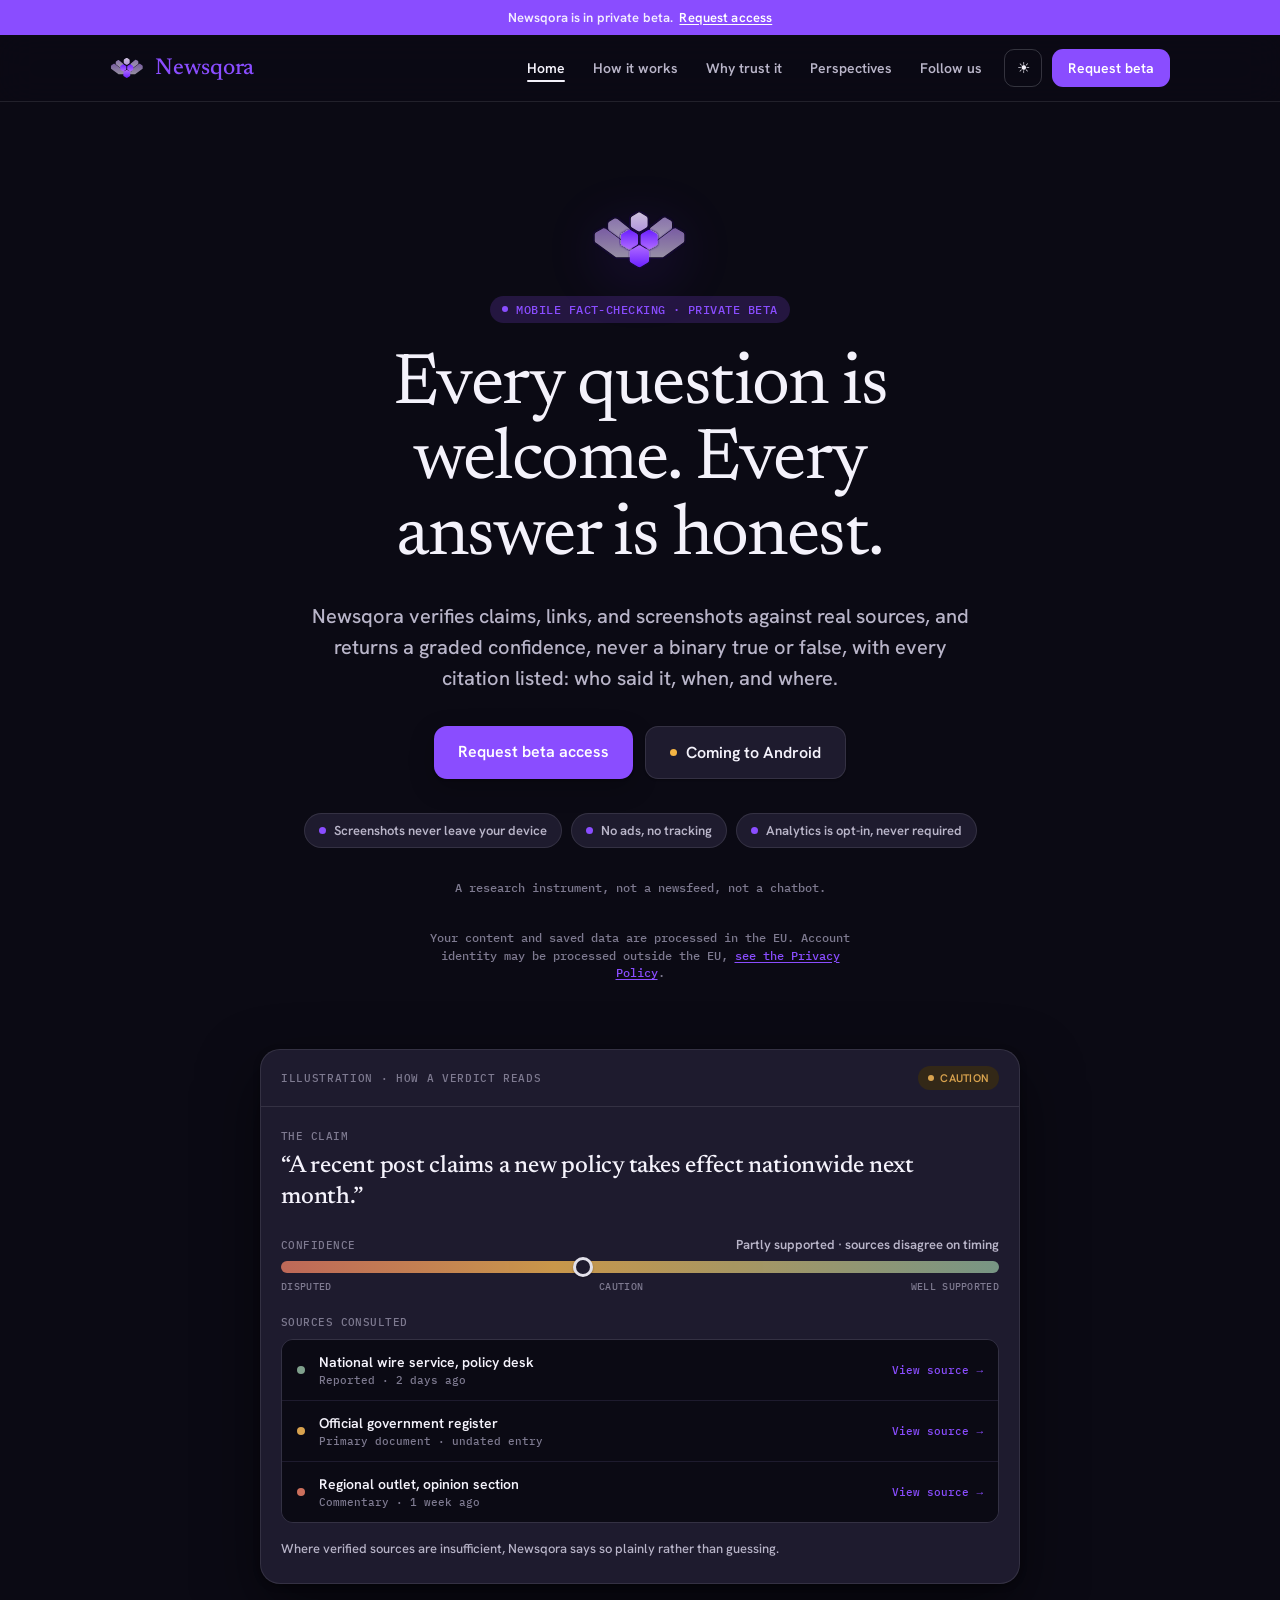
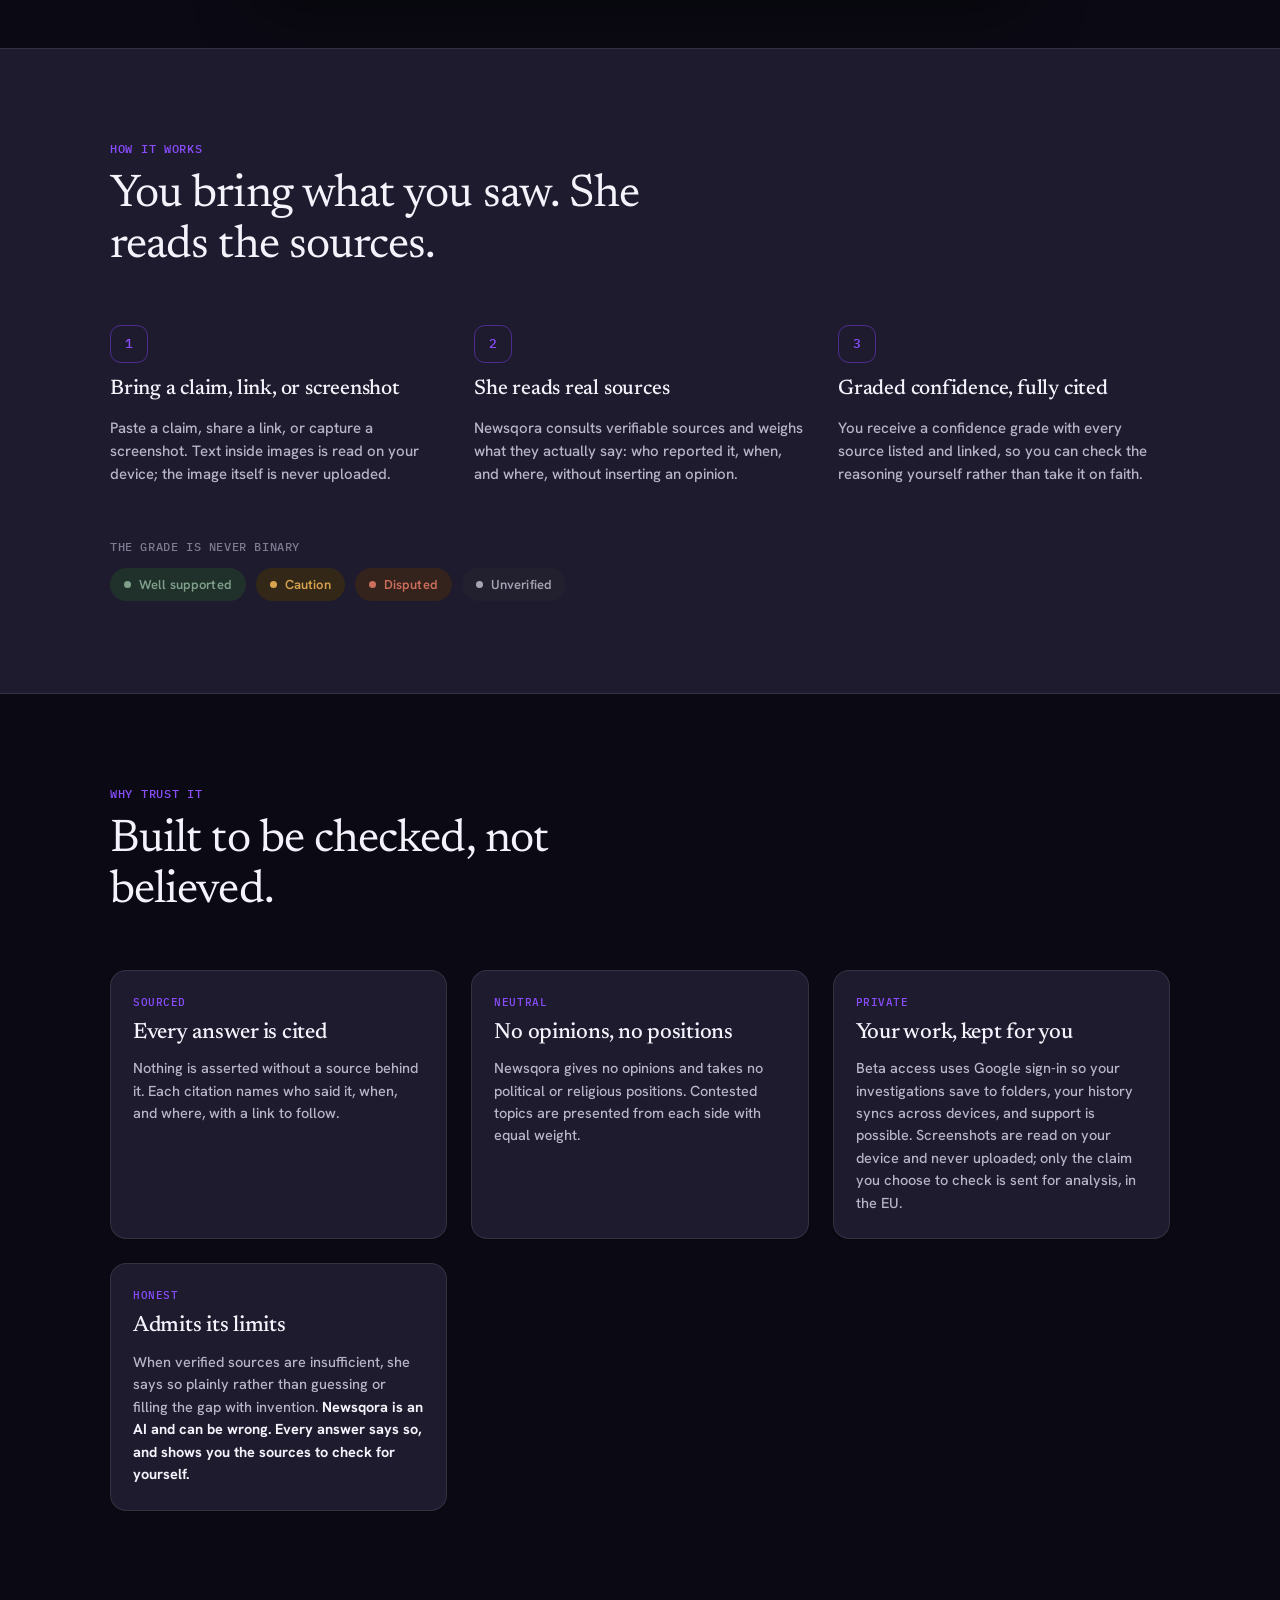
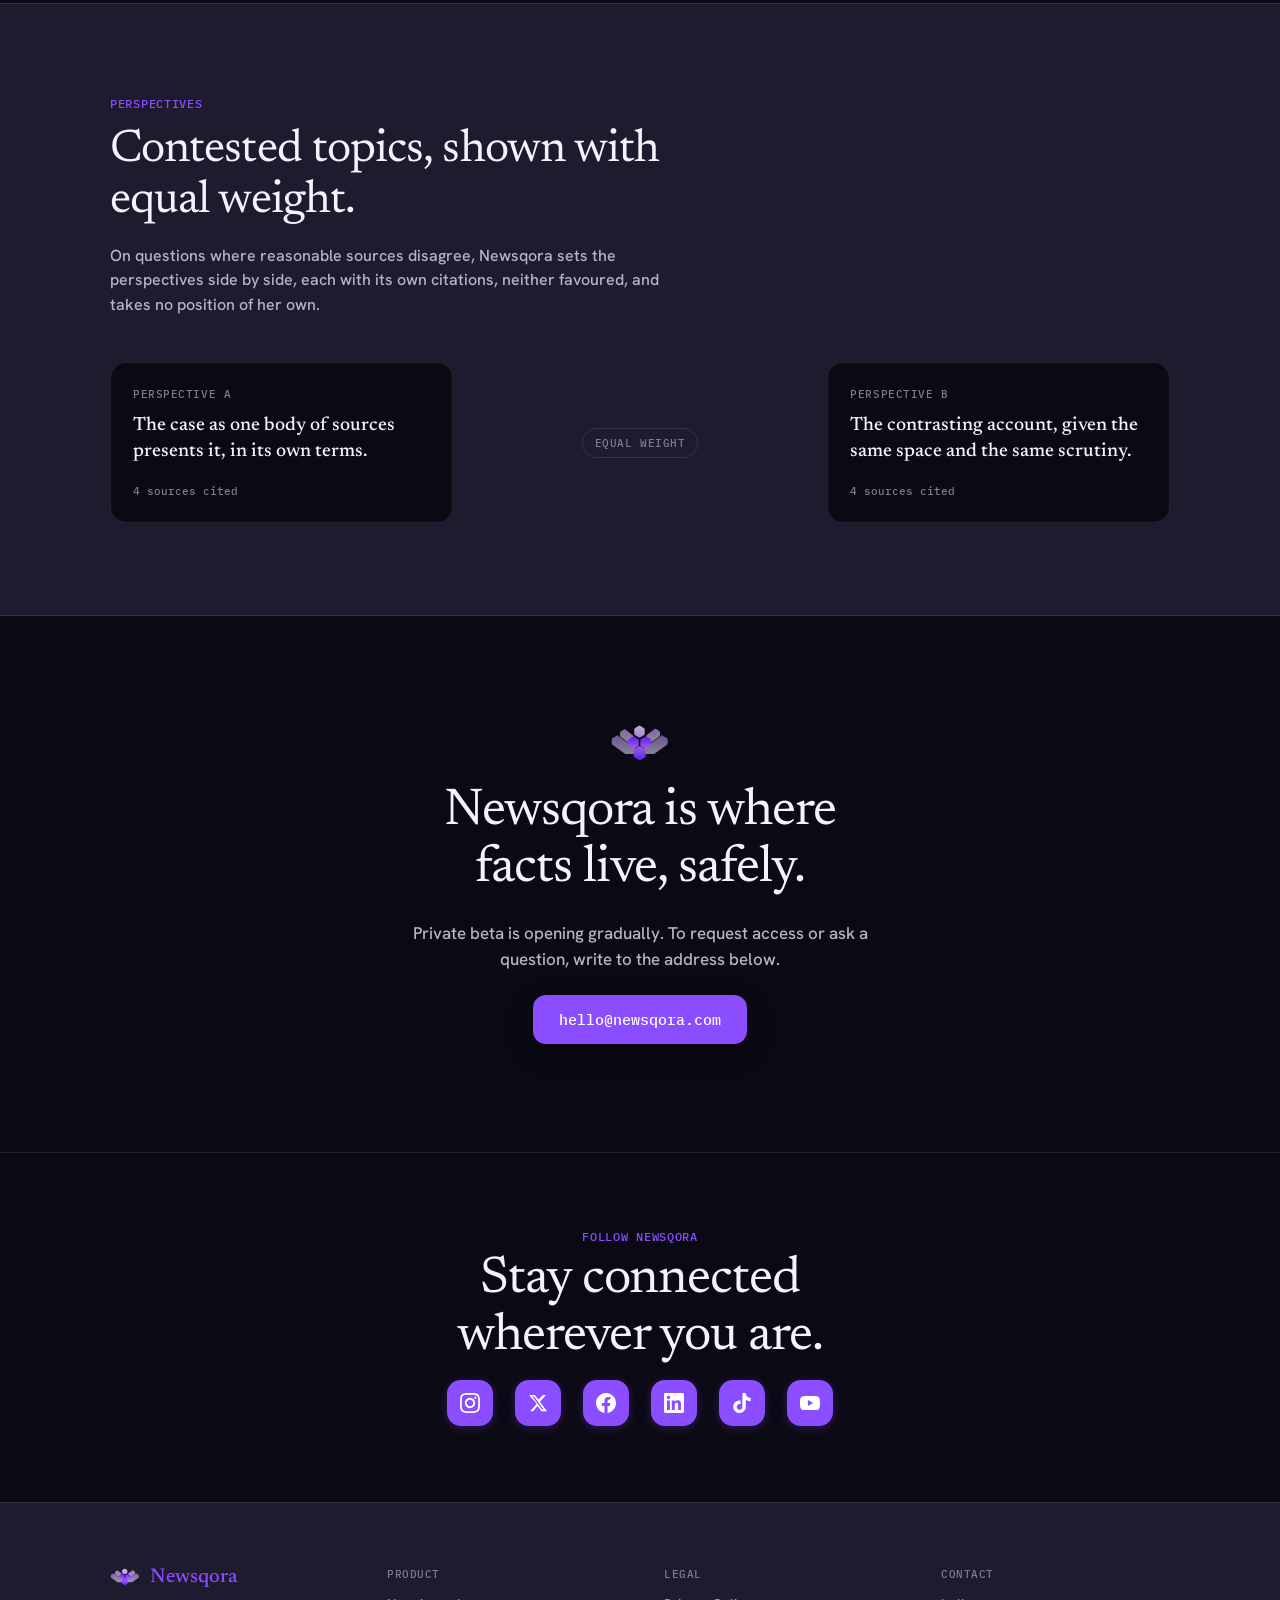
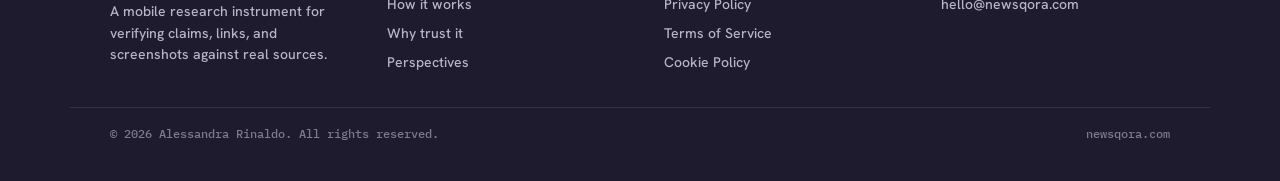
==== index.html @ b053fbd7 "Website handoff: Terms clauses, dark default, AI line, CSP headers - Terms (§1): name the operator (" ====
<!DOCTYPE html>
<html lang="en">
<head>
  <meta charset="utf-8">
  <meta name="viewport" content="width=device-width, initial-scale=1">
  <meta http-equiv="Content-Security-Policy" content="default-src 'self'; base-uri 'self'; object-src 'none'; img-src 'self' data:; style-src 'self' 'unsafe-inline'; script-src 'self'; font-src 'self'; connect-src 'self'; form-action 'none'">
  <meta name="referrer" content="strict-origin-when-cross-origin">
  <base href="/">
  <title>Newsqora · Every question is welcome. Every answer is honest.</title>
  <meta name="description" content="Newsqora is a mobile fact-checking research instrument. It verifies claims, links, and screenshots against real sources and returns a graded confidence with full source attribution.">
  <link rel="canonical" href="https://newsqora.com/">

  <!-- Open Graph / social cards -->
  <meta property="og:type" content="website">
  <meta property="og:site_name" content="Newsqora">
  <meta property="og:title" content="Newsqora · Every question is welcome. Every answer is honest.">
  <meta property="og:description" content="A research instrument, not a newsfeed, not a chatbot. Graded confidence with full source attribution.">
  <meta property="og:url" content="https://newsqora.com/">
  <meta property="og:image" content="https://newsqora.com/logo-square.png">
  <meta name="twitter:card" content="summary">
  <meta name="twitter:title" content="Newsqora">
  <meta name="twitter:description" content="A research instrument, not a newsfeed, not a chatbot. Graded confidence with full source attribution.">
  <meta name="twitter:image" content="https://newsqora.com/logo-square.png">

  <link rel="icon" type="image/svg+xml" href="newsqora-mark.svg">
  <link rel="icon" type="image/png" sizes="512x512" href="favicon.png">
  <link rel="apple-touch-icon" href="logo-square.png">

  <link rel="stylesheet" href="fonts.css">
  <link rel="stylesheet" href="styles.css">

  <script type="application/ld+json">
  {
    "@context": "https://schema.org",
    "@type": "Organization",
    "name": "Newsqora",
    "url": "https://newsqora.com",
    "logo": "https://newsqora.com/logo-square.png",
    "description": "Newsqora is an AI-powered fact-checking assistant that delivers verified, sourced answers on any topic, with full source attribution on every response: author, date, publication, and link.",
    "foundingDate": "2026",
    "foundingLocation": {
      "@type": "Place",
      "address": { "@type": "PostalAddress", "addressCountry": "ES" }
    },
    "sameAs": [
      "https://www.instagram.com/newsqora",
      "https://www.tiktok.com/@newsqora",
      "https://www.facebook.com/profile.php?id=61590447247208",
      "https://www.linkedin.com/company/120654032",
      "https://x.com/Newsqora",
      "https://www.youtube.com/@Newsqora-com"
    ]
  }
  </script>
</head>
<body>
  <div id="app" data-theme="dark"><div style="background:var(--accent); color:#fff; font-size:13px; font-weight:600; letter-spacing:.01em; text-align:center; padding:9px 16px;"><span style="opacity:.9;">Newsqora is in private beta.</span><a href="mailto:hello@newsqora.com?subject=Newsqora%20beta%20access" style="color:#fff; text-decoration:underline; text-underline-offset:2px; margin-left:6px;">Request access</a></div><header style="position:sticky; top:0; z-index:40; backdrop-filter:blur(18px) saturate(160%); -webkit-backdrop-filter:blur(18px) saturate(160%); background:color-mix(in srgb, var(--paper) 82%, transparent); border-bottom:1px solid var(--hairline);"><div class="nq-headbar" style="max-width:1140px; margin:0 auto; padding:14px clamp(20px,5vw,40px); display:flex; align-items:center; justify-content:space-between; gap:24px; position:relative;"><a href="/" data-link="home" style="display:flex; align-items:center; gap:11px; text-decoration:none; flex-shrink:0;"><img src="newsqora-mark.svg" alt="Newsqora" width="34" height="21" style="display:block; width:34px; height:auto;"><span style="font-family:'Newsreader',Georgia,serif; font-weight:500; font-size:23px; letter-spacing:-.01em; color:var(--accent);">Newsqora</span></a><button class="nq-burger" data-action="menu" aria-label="Menu" aria-expanded="false" style="width:38px; height:38px; align-items:center; justify-content:center; background:transparent; border:1px solid var(--hairline-strong); border-radius:10px; color:var(--ink); cursor:pointer;"><span style="font-size:18px; line-height:1;">☰</span></button><nav class="nq-nav" style="display:flex; align-items:center; gap:4px; flex-wrap:wrap; justify-content:flex-end;"><a href="/#top" data-nav="top" aria-current="true" style="position:relative; font-size:14px; font-weight:600; color:var(--ink); text-decoration:none; padding:8px 12px; border-radius:8px; transition:color .2s ease;">Home<span style="position:absolute; left:12px; right:12px; bottom:3px; height:2px; border-radius:2px; background:var(--ink); transform:scaleX(1); transform-origin:left; transition:transform .25s ease;"></span></a><a href="/#how" data-nav="how" aria-current="false" style="position:relative; font-size:14px; font-weight:600; color:var(--ink-soft); text-decoration:none; padding:8px 12px; border-radius:8px; transition:color .2s ease;">How it works<span style="position:absolute; left:12px; right:12px; bottom:3px; height:2px; border-radius:2px; background:var(--ink); transform:scaleX(0); transform-origin:left; transition:transform .25s ease;"></span></a><a href="/#trust" data-nav="trust" aria-current="false" style="position:relative; font-size:14px; font-weight:600; color:var(--ink-soft); text-decoration:none; padding:8px 12px; border-radius:8px; transition:color .2s ease;">Why trust it<span style="position:absolute; left:12px; right:12px; bottom:3px; height:2px; border-radius:2px; background:var(--ink); transform:scaleX(0); transform-origin:left; transition:transform .25s ease;"></span></a><a href="/#perspectives" data-nav="perspectives" aria-current="false" style="position:relative; font-size:14px; font-weight:600; color:var(--ink-soft); text-decoration:none; padding:8px 12px; border-radius:8px; transition:color .2s ease;">Perspectives<span style="position:absolute; left:12px; right:12px; bottom:3px; height:2px; border-radius:2px; background:var(--ink); transform:scaleX(0); transform-origin:left; transition:transform .25s ease;"></span></a><a href="/#follow" data-nav="follow" aria-current="false" style="position:relative; font-size:14px; font-weight:600; color:var(--ink-soft); text-decoration:none; padding:8px 12px; border-radius:8px; transition:color .2s ease;">Follow us<span style="position:absolute; left:12px; right:12px; bottom:3px; height:2px; border-radius:2px; background:var(--ink); transform:scaleX(0); transform-origin:left; transition:transform .25s ease;"></span></a><button data-action="theme" aria-label="Toggle colour theme" style="width:38px; height:38px; display:inline-flex; align-items:center; justify-content:center; background:transparent; border:1px solid var(--hairline-strong); border-radius:10px; color:var(--ink); margin-left:6px; cursor:pointer;"><span style="font-size:15px;">☀</span></button><a href="mailto:hello@newsqora.com?subject=Newsqora%20beta%20access" style="font-size:14px; font-weight:600; color:#fff; background:var(--accent); text-decoration:none; padding:10px 16px; border-radius:11px; margin-left:6px; white-space:nowrap;">Request beta</a></nav></div></header><main><div><section id="top" style="max-width:1140px; margin:0 auto; padding:clamp(56px,9vw,108px) clamp(20px,5vw,40px) clamp(40px,6vw,64px);"><div style="display:flex; flex-direction:column; align-items:center; text-align:center; gap:26px;"><img src="newsqora-mark.svg" alt="" width="84" height="51" style="width:clamp(70px,12vw,96px); height:auto; filter:drop-shadow(0 12px 28px rgba(109,32,255,0.22));"><div style="display:inline-flex; align-items:center; gap:8px; font-family:'IBM Plex Mono',monospace; font-size:11.5px; letter-spacing:.04em; text-transform:uppercase; color:var(--accent); background:var(--accent-bg); padding:6px 12px; border-radius:999px;"><span class="nq-pulse-dot" style="width:6px; height:6px; border-radius:50%; background:var(--accent);"></span>Mobile fact-checking · Private beta</div><h1 style="font-family:'Newsreader',Georgia,serif; font-weight:400; font-size:clamp(38px,6.4vw,72px); line-height:1.05; letter-spacing:-.022em; margin:0; max-width:16ch; text-wrap:balance;">Every question is welcome. Every answer is honest.</h1><p style="font-size:clamp(16px,2vw,20px); line-height:1.55; color:var(--ink-soft); max-width:60ch; margin:0; text-wrap:pretty;">Newsqora verifies claims, links, and screenshots against real sources, and returns a graded confidence, never a binary true or false, with every citation listed: who said it, when, and where.</p><div style="display:flex; flex-wrap:wrap; gap:12px; justify-content:center; margin-top:6px;"><a href="mailto:hello@newsqora.com?subject=Newsqora%20beta%20access" style="font-size:16px; font-weight:600; color:#fff; background:var(--accent); text-decoration:none; padding:15px 24px; border-radius:13px; box-shadow:var(--shadow-md);">Request beta access</a><span style="font-size:16px; font-weight:600; color:var(--ink); background:var(--card); border:1px solid var(--hairline); padding:15px 24px; border-radius:13px; box-shadow:var(--shadow-sm); display:inline-flex; align-items:center; gap:9px;"><span style="width:7px; height:7px; border-radius:50%; background:var(--honey);"></span>Coming to Android</span></div><div style="display:flex; flex-wrap:wrap; gap:9px; justify-content:center; margin-top:8px;"><span style="display:inline-flex; align-items:center; gap:8px; font-size:13px; font-weight:600; color:var(--ink-soft); background:var(--card); border:1px solid var(--hairline); padding:8px 14px; border-radius:999px;"><span style="width:7px; height:7px; border-radius:50%; background:var(--accent);"></span>Screenshots never leave your device</span><span style="display:inline-flex; align-items:center; gap:8px; font-size:13px; font-weight:600; color:var(--ink-soft); background:var(--card); border:1px solid var(--hairline); padding:8px 14px; border-radius:999px;"><span style="width:7px; height:7px; border-radius:50%; background:var(--accent);"></span>No ads, no tracking</span><span style="display:inline-flex; align-items:center; gap:8px; font-size:13px; font-weight:600; color:var(--ink-soft); background:var(--card); border:1px solid var(--hairline); padding:8px 14px; border-radius:999px;"><span style="width:7px; height:7px; border-radius:50%; background:var(--accent);"></span>Analytics is opt-in, never required</span></div><p style="font-family:'IBM Plex Mono',monospace; font-size:12px; color:var(--ink-mute); margin:6px 0 0;">A research instrument, not a newsfeed, not a chatbot.</p><p style="font-family:'IBM Plex Mono',monospace; font-size:11.5px; line-height:1.5; color:var(--ink-mute); margin:8px 0 0; max-width:64ch;">Your content and saved data are processed in the EU. Account identity may be processed outside the EU,&nbsp;<a href="/privacy" data-link="privacy" style="color:var(--accent); text-decoration:underline; text-underline-offset:2px;">see the Privacy Policy</a>.</p></div><div style="margin-top:clamp(44px,6vw,68px); max-width:760px; margin-left:auto; margin-right:auto; background:var(--card); border:1px solid var(--hairline); border-radius:20px; box-shadow:var(--shadow-lg); overflow:hidden;"><div style="display:flex; align-items:center; justify-content:space-between; gap:12px; padding:16px 20px; border-bottom:1px solid var(--hairline);"><span style="font-family:'IBM Plex Mono',monospace; font-size:11px; letter-spacing:.06em; text-transform:uppercase; color:var(--ink-mute);">Illustration · how a verdict reads</span><span style="display:inline-flex; align-items:center; gap:6px; font-size:11px; font-weight:600; letter-spacing:.02em; text-transform:uppercase; color:var(--c-caution); background:var(--c-caution-bg); padding:5px 10px; border-radius:999px;"><span style="width:6px; height:6px; border-radius:50%; background:var(--c-caution);"></span>Caution</span></div><div style="padding:22px 20px 24px;"><p style="font-family:'IBM Plex Mono',monospace; font-size:11px; letter-spacing:.04em; text-transform:uppercase; color:var(--ink-mute); margin:0 0 8px;">The claim</p><p style="font-family:'Newsreader',Georgia,serif; font-size:clamp(19px,2.6vw,24px); line-height:1.3; letter-spacing:-.01em; margin:0 0 22px;">“A recent post claims a new policy takes effect nationwide next month.”</p><div style="margin-bottom:22px;"><div style="display:flex; align-items:baseline; justify-content:space-between; margin-bottom:8px;"><span style="font-family:'IBM Plex Mono',monospace; font-size:11px; letter-spacing:.04em; text-transform:uppercase; color:var(--ink-mute);">Confidence</span><span style="font-size:13px; font-weight:600; color:var(--ink-soft);">Partly supported · sources disagree on timing</span></div><div style="position:relative; height:12px; border-radius:999px; background:linear-gradient(90deg, var(--c-disputed) 0%, var(--c-caution) 38%, var(--c-trust) 100%); opacity:.92;"><div style="position:absolute; top:50%; left:42%; transform:translate(-50%,-50%); width:20px; height:20px; border-radius:50%; background:var(--card); border:3px solid var(--ink); box-shadow:var(--shadow-sm);"></div></div><div style="display:flex; justify-content:space-between; margin-top:7px; font-family:'IBM Plex Mono',monospace; font-size:10px; letter-spacing:.03em; text-transform:uppercase; color:var(--ink-mute);"><span>Disputed</span><span>Caution</span><span>Well supported</span></div></div><p style="font-family:'IBM Plex Mono',monospace; font-size:11px; letter-spacing:.04em; text-transform:uppercase; color:var(--ink-mute); margin:0 0 10px;">Sources consulted</p><div style="display:flex; flex-direction:column; gap:1px; border-radius:12px; overflow:hidden; border:1px solid var(--hairline);"><div style="display:flex; align-items:center; gap:14px; padding:13px 15px; background:var(--paper);"><span style="width:8px; height:8px; border-radius:50%; flex-shrink:0; background:var(--c-trust);"></span><div style="flex:1; min-width:0;"><p style="margin:0; font-weight:600; font-size:14px; line-height:1.3;">National wire service, policy desk</p><p style="margin:2px 0 0; font-family:'IBM Plex Mono',monospace; font-size:11px; color:var(--ink-mute);">Reported · 2 days ago</p></div><span style="font-family:'IBM Plex Mono',monospace; font-size:11px; color:var(--accent); white-space:nowrap;">View source →</span></div><div style="display:flex; align-items:center; gap:14px; padding:13px 15px; background:var(--paper);"><span style="width:8px; height:8px; border-radius:50%; flex-shrink:0; background:var(--c-caution);"></span><div style="flex:1; min-width:0;"><p style="margin:0; font-weight:600; font-size:14px; line-height:1.3;">Official government register</p><p style="margin:2px 0 0; font-family:'IBM Plex Mono',monospace; font-size:11px; color:var(--ink-mute);">Primary document · undated entry</p></div><span style="font-family:'IBM Plex Mono',monospace; font-size:11px; color:var(--accent); white-space:nowrap;">View source →</span></div><div style="display:flex; align-items:center; gap:14px; padding:13px 15px; background:var(--paper);"><span style="width:8px; height:8px; border-radius:50%; flex-shrink:0; background:var(--c-disputed);"></span><div style="flex:1; min-width:0;"><p style="margin:0; font-weight:600; font-size:14px; line-height:1.3;">Regional outlet, opinion section</p><p style="margin:2px 0 0; font-family:'IBM Plex Mono',monospace; font-size:11px; color:var(--ink-mute);">Commentary · 1 week ago</p></div><span style="font-family:'IBM Plex Mono',monospace; font-size:11px; color:var(--accent); white-space:nowrap;">View source →</span></div></div><p style="font-size:13px; line-height:1.5; color:var(--ink-soft); margin:16px 0 0;">Where verified sources are insufficient, Newsqora says so plainly rather than guessing.</p></div></div></section><section id="how" style="background:var(--card); border-top:1px solid var(--hairline); border-bottom:1px solid var(--hairline);"><div style="max-width:1140px; margin:0 auto; padding:clamp(56px,8vw,92px) clamp(20px,5vw,40px);"><div style="max-width:62ch; margin-bottom:clamp(36px,5vw,52px);"><p style="font-family:'IBM Plex Mono',monospace; font-size:12px; letter-spacing:.06em; text-transform:uppercase; color:var(--accent); margin:0 0 14px;">How it works</p><h2 style="font-family:'Newsreader',Georgia,serif; font-weight:400; font-size:clamp(28px,4.4vw,46px); line-height:1.12; letter-spacing:-.02em; margin:0;">You bring what you saw. She reads the sources.</h2></div><div style="display:grid; grid-template-columns:repeat(auto-fit,minmax(248px,1fr)); gap:clamp(20px,3vw,32px);"><div style="display:flex; flex-direction:column; gap:14px;"><span style="font-family:'IBM Plex Mono',monospace; font-size:13px; color:var(--accent); border:1px solid var(--accent-soft); width:38px; height:38px; border-radius:11px; display:inline-flex; align-items:center; justify-content:center;">1</span><h3 style="font-family:'Newsreader',Georgia,serif; font-weight:500; font-size:21px; line-height:1.25; letter-spacing:-.01em; margin:0;">Bring a claim, link, or screenshot</h3><p style="font-size:15px; line-height:1.55; color:var(--ink-soft); margin:0;">Paste a claim, share a link, or capture a screenshot. Text inside images is read on your device; the image itself is never uploaded.</p></div><div style="display:flex; flex-direction:column; gap:14px;"><span style="font-family:'IBM Plex Mono',monospace; font-size:13px; color:var(--accent); border:1px solid var(--accent-soft); width:38px; height:38px; border-radius:11px; display:inline-flex; align-items:center; justify-content:center;">2</span><h3 style="font-family:'Newsreader',Georgia,serif; font-weight:500; font-size:21px; line-height:1.25; letter-spacing:-.01em; margin:0;">She reads real sources</h3><p style="font-size:15px; line-height:1.55; color:var(--ink-soft); margin:0;">Newsqora consults verifiable sources and weighs what they actually say: who reported it, when, and where, without inserting an opinion.</p></div><div style="display:flex; flex-direction:column; gap:14px;"><span style="font-family:'IBM Plex Mono',monospace; font-size:13px; color:var(--accent); border:1px solid var(--accent-soft); width:38px; height:38px; border-radius:11px; display:inline-flex; align-items:center; justify-content:center;">3</span><h3 style="font-family:'Newsreader',Georgia,serif; font-weight:500; font-size:21px; line-height:1.25; letter-spacing:-.01em; margin:0;">Graded confidence, fully cited</h3><p style="font-size:15px; line-height:1.55; color:var(--ink-soft); margin:0;">You receive a confidence grade with every source listed and linked, so you can check the reasoning yourself rather than take it on faith.</p></div></div><div style="margin-top:clamp(36px,5vw,52px); display:flex; flex-direction:column; gap:14px;"><p style="font-family:'IBM Plex Mono',monospace; font-size:12px; letter-spacing:.05em; text-transform:uppercase; color:var(--ink-mute); margin:0;">The grade is never binary</p><div class="nq-chips" style="display:flex; flex-wrap:wrap; gap:10px;"><span style="display:inline-flex; align-items:center; gap:8px; font-size:13px; font-weight:600; letter-spacing:.01em; color:var(--c-trust); background:var(--c-trust-bg); padding:8px 14px; border-radius:999px;"><span style="width:7px; height:7px; border-radius:50%; background:var(--c-trust);"></span>Well supported</span><span style="display:inline-flex; align-items:center; gap:8px; font-size:13px; font-weight:600; letter-spacing:.01em; color:var(--c-caution); background:var(--c-caution-bg); padding:8px 14px; border-radius:999px;"><span style="width:7px; height:7px; border-radius:50%; background:var(--c-caution);"></span>Caution</span><span style="display:inline-flex; align-items:center; gap:8px; font-size:13px; font-weight:600; letter-spacing:.01em; color:var(--c-disputed); background:var(--c-disputed-bg); padding:8px 14px; border-radius:999px;"><span style="width:7px; height:7px; border-radius:50%; background:var(--c-disputed);"></span>Disputed</span><span style="display:inline-flex; align-items:center; gap:8px; font-size:13px; font-weight:600; letter-spacing:.01em; color:var(--c-unverified); background:var(--c-unverified-bg); padding:8px 14px; border-radius:999px;"><span style="width:7px; height:7px; border-radius:50%; background:var(--c-unverified);"></span>Unverified</span></div></div></div></section><section id="trust" style="max-width:1140px; margin:0 auto; padding:clamp(56px,8vw,92px) clamp(20px,5vw,40px);"><div style="max-width:62ch; margin-bottom:clamp(36px,5vw,52px);"><p style="font-family:'IBM Plex Mono',monospace; font-size:12px; letter-spacing:.06em; text-transform:uppercase; color:var(--accent); margin:0 0 14px;">Why trust it</p><h2 style="font-family:'Newsreader',Georgia,serif; font-weight:400; font-size:clamp(28px,4.4vw,46px); line-height:1.12; letter-spacing:-.02em; margin:0;">Built to be checked, not believed.</h2></div><div style="display:grid; grid-template-columns:repeat(auto-fit,minmax(258px,1fr)); gap:clamp(16px,2.4vw,24px);"><div style="background:var(--card); border:1px solid var(--hairline); border-radius:16px; padding:24px 22px; box-shadow:var(--shadow-sm); display:flex; flex-direction:column; gap:11px;"><span style="font-family:'IBM Plex Mono',monospace; font-size:11px; letter-spacing:.05em; text-transform:uppercase; color:var(--accent);">Sourced</span><h3 style="font-family:'Newsreader',Georgia,serif; font-weight:500; font-size:22px; line-height:1.2; letter-spacing:-.012em; margin:0;">Every answer is cited</h3><p style="font-size:14.5px; line-height:1.55; color:var(--ink-soft); margin:0;">Nothing is asserted without a source behind it. Each citation names who said it, when, and where, with a link to follow.</p></div><div style="background:var(--card); border:1px solid var(--hairline); border-radius:16px; padding:24px 22px; box-shadow:var(--shadow-sm); display:flex; flex-direction:column; gap:11px;"><span style="font-family:'IBM Plex Mono',monospace; font-size:11px; letter-spacing:.05em; text-transform:uppercase; color:var(--accent);">Neutral</span><h3 style="font-family:'Newsreader',Georgia,serif; font-weight:500; font-size:22px; line-height:1.2; letter-spacing:-.012em; margin:0;">No opinions, no positions</h3><p style="font-size:14.5px; line-height:1.55; color:var(--ink-soft); margin:0;">Newsqora gives no opinions and takes no political or religious positions. Contested topics are presented from each side with equal weight.</p></div><div style="background:var(--card); border:1px solid var(--hairline); border-radius:16px; padding:24px 22px; box-shadow:var(--shadow-sm); display:flex; flex-direction:column; gap:11px;"><span style="font-family:'IBM Plex Mono',monospace; font-size:11px; letter-spacing:.05em; text-transform:uppercase; color:var(--accent);">Private</span><h3 style="font-family:'Newsreader',Georgia,serif; font-weight:500; font-size:22px; line-height:1.2; letter-spacing:-.012em; margin:0;">Your work, kept for you</h3><p style="font-size:14.5px; line-height:1.55; color:var(--ink-soft); margin:0;">Beta access uses Google sign-in so your investigations save to folders, your history syncs across devices, and support is possible. Screenshots are read on your device and never uploaded; only the claim you choose to check is sent for analysis, in the EU.</p></div><div style="background:var(--card); border:1px solid var(--hairline); border-radius:16px; padding:24px 22px; box-shadow:var(--shadow-sm); display:flex; flex-direction:column; gap:11px;"><span style="font-family:'IBM Plex Mono',monospace; font-size:11px; letter-spacing:.05em; text-transform:uppercase; color:var(--accent);">Honest</span><h3 style="font-family:'Newsreader',Georgia,serif; font-weight:500; font-size:22px; line-height:1.2; letter-spacing:-.012em; margin:0;">Admits its limits</h3><p style="font-size:14.5px; line-height:1.55; color:var(--ink-soft); margin:0;">When verified sources are insufficient, she says so plainly rather than guessing or filling the gap with invention. <strong style="color:var(--ink)">Newsqora is an AI and can be wrong. Every answer says so, and shows you the sources to check for yourself.</strong></p></div></div></section><section id="perspectives" style="background:var(--card); border-top:1px solid var(--hairline); border-bottom:1px solid var(--hairline);"><div style="max-width:1140px; margin:0 auto; padding:clamp(56px,8vw,92px) clamp(20px,5vw,40px);"><div style="max-width:62ch; margin-bottom:clamp(32px,4vw,44px);"><p style="font-family:'IBM Plex Mono',monospace; font-size:12px; letter-spacing:.06em; text-transform:uppercase; color:var(--accent); margin:0 0 14px;">Perspectives</p><h2 style="font-family:'Newsreader',Georgia,serif; font-weight:400; font-size:clamp(28px,4.4vw,46px); line-height:1.12; letter-spacing:-.02em; margin:0 0 16px;">Contested topics, shown with equal weight.</h2><p style="font-size:16px; line-height:1.55; color:var(--ink-soft); margin:0;">On questions where reasonable sources disagree, Newsqora sets the perspectives side by side, each with its own citations, neither favoured, and takes no position of her own.</p></div><div style="display:grid; grid-template-columns:repeat(auto-fit,minmax(280px,1fr)); gap:16px; align-items:stretch;"><div style="background:var(--paper); border:1px solid var(--hairline); border-radius:16px; padding:24px 22px; display:flex; flex-direction:column; gap:12px;"><span style="font-family:'IBM Plex Mono',monospace; font-size:11px; letter-spacing:.05em; text-transform:uppercase; color:var(--ink-mute);">Perspective A</span><p style="font-family:'Newsreader',Georgia,serif; font-size:19px; line-height:1.35; margin:0;">The case as one body of sources presents it, in its own terms.</p><div style="margin-top:auto; padding-top:8px; display:flex; flex-direction:column; gap:6px;"><span style="font-family:'IBM Plex Mono',monospace; font-size:11px; color:var(--ink-mute);">4 sources cited</span></div></div><div style="display:flex; align-items:center; justify-content:center;"><span style="font-family:'IBM Plex Mono',monospace; font-size:11px; letter-spacing:.05em; text-transform:uppercase; color:var(--ink-mute); border:1px solid var(--hairline); padding:7px 12px; border-radius:999px; background:var(--card);">Equal weight</span></div><div style="background:var(--paper); border:1px solid var(--hairline); border-radius:16px; padding:24px 22px; display:flex; flex-direction:column; gap:12px;"><span style="font-family:'IBM Plex Mono',monospace; font-size:11px; letter-spacing:.05em; text-transform:uppercase; color:var(--ink-mute);">Perspective B</span><p style="font-family:'Newsreader',Georgia,serif; font-size:19px; line-height:1.35; margin:0;">The contrasting account, given the same space and the same scrutiny.</p><div style="margin-top:auto; padding-top:8px; display:flex; flex-direction:column; gap:6px;"><span style="font-family:'IBM Plex Mono',monospace; font-size:11px; color:var(--ink-mute);">4 sources cited</span></div></div></div></div></section><section id="contact" style="max-width:1140px; margin:0 auto; padding:clamp(64px,9vw,108px) clamp(20px,5vw,40px); text-align:center;"><div style="display:flex; flex-direction:column; align-items:center; gap:22px;"><img src="newsqora-mark.svg" alt="" width="60" height="37" style="width:60px; height:auto; opacity:.9;"><h2 style="font-family:'Newsreader',Georgia,serif; font-weight:400; font-size:clamp(30px,5vw,52px); line-height:1.1; letter-spacing:-.02em; margin:0; max-width:18ch; text-wrap:balance;">Newsqora is where facts live, safely.</h2><p style="font-size:17px; line-height:1.55; color:var(--ink-soft); max-width:52ch; margin:0;">Private beta is opening gradually. To request access or ask a question, write to the address below.</p><a href="mailto:hello@newsqora.com" style="font-family:'IBM Plex Mono',monospace; font-size:15px; font-weight:500; color:#fff; background:var(--accent); text-decoration:none; padding:15px 26px; border-radius:13px; box-shadow:var(--shadow-md);">hello@newsqora.com</a></div></section></div></main><section id="follow" style="border-top:1px solid var(--hairline);"><div style="max-width:1140px; margin:0 auto; padding:clamp(48px,7vw,76px) clamp(20px,5vw,40px); display:flex; flex-direction:column; align-items:center; text-align:center; gap:8px;"><p style="font-family:'IBM Plex Mono',monospace; font-size:12px; letter-spacing:.06em; text-transform:uppercase; color:var(--accent); margin:0;">Follow Newsqora</p><h2 style="font-family:'Newsreader',Georgia,serif; font-weight:400; font-size:clamp(30px,5vw,52px); line-height:1.1; letter-spacing:-.02em; margin:0 0 6px; max-width:20ch; text-wrap:balance;">Stay connected wherever you are.</h2><div class="nq-social-row" style="display:flex; flex-wrap:wrap; align-items:center; justify-content:center; gap:22px; max-width:530px;"><a class="nq-social" href="https://www.instagram.com/newsqora" target="_blank" rel="noopener noreferrer" aria-label="Instagram" title="Instagram" style="display:inline-flex; align-items:center; justify-content:center; width:46px; height:46px; border-radius:14px; color:#fff; background:var(--accent); box-shadow:0 2px 10px color-mix(in srgb, var(--accent) 28%, transparent); transition:transform .2s ease, box-shadow .2s ease, background .2s ease;"><svg viewBox="0 0 24 24" fill="currentColor" width="20" height="20" style="display:block;" aria-hidden="true"><path d="M12 2.163c3.204 0 3.584.012 4.85.07 3.252.148 4.771 1.691 4.919 4.919.058 1.265.069 1.645.069 4.849 0 3.205-.012 3.584-.069 4.849-.149 3.225-1.664 4.771-4.919 4.919-1.266.058-1.644.07-4.85.07-3.204 0-3.584-.012-4.849-.07-3.26-.149-4.771-1.699-4.919-4.92-.058-1.265-.07-1.644-.07-4.849 0-3.204.013-3.583.07-4.849.149-3.227 1.664-4.771 4.919-4.919 1.266-.057 1.645-.069 4.849-.069zm0-2.163c-3.259 0-3.667.014-4.947.072-4.358.2-6.78 2.618-6.98 6.98-.059 1.281-.073 1.689-.073 4.948 0 3.259.014 3.668.072 4.948.2 4.358 2.618 6.78 6.98 6.98 1.281.058 1.689.072 4.948.072 3.259 0 3.668-.014 4.948-.072 4.354-.2 6.782-2.618 6.979-6.98.059-1.28.073-1.689.073-4.948 0-3.259-.014-3.667-.072-4.947-.196-4.354-2.617-6.78-6.979-6.98-1.281-.059-1.69-.073-4.949-.073zm0 5.838c-3.403 0-6.162 2.759-6.162 6.162s2.759 6.163 6.162 6.163 6.162-2.759 6.162-6.163c0-3.403-2.759-6.162-6.162-6.162zm0 10.162c-2.209 0-4-1.79-4-4 0-2.209 1.791-4 4-4s4 1.791 4 4c0 2.21-1.791 4-4 4zm6.406-11.845c-.796 0-1.441.645-1.441 1.44s.645 1.44 1.441 1.44c.795 0 1.439-.645 1.439-1.44s-.644-1.44-1.439-1.44z"></path></svg></a><a class="nq-social" href="https://x.com/Newsqora" target="_blank" rel="noopener noreferrer" aria-label="X" title="X" style="display:inline-flex; align-items:center; justify-content:center; width:46px; height:46px; border-radius:14px; color:#fff; background:var(--accent); box-shadow:0 2px 10px color-mix(in srgb, var(--accent) 28%, transparent); transition:transform .2s ease, box-shadow .2s ease, background .2s ease;"><svg viewBox="0 0 24 24" fill="currentColor" width="20" height="20" style="display:block;" aria-hidden="true"><path d="M18.244 2.25h3.308l-7.227 8.26 8.502 11.24H16.17l-4.714-6.231-5.401 6.231H2.744l7.737-8.835L1.254 2.25H8.08l4.261 5.635zm-1.161 17.52h1.833L7.084 4.126H5.117z"></path></svg></a><a class="nq-social" href="https://www.facebook.com/profile.php?id=61590447247208" target="_blank" rel="noopener noreferrer" aria-label="Facebook" title="Facebook" style="display:inline-flex; align-items:center; justify-content:center; width:46px; height:46px; border-radius:14px; color:#fff; background:var(--accent); box-shadow:0 2px 10px color-mix(in srgb, var(--accent) 28%, transparent); transition:transform .2s ease, box-shadow .2s ease, background .2s ease;"><svg viewBox="0 0 24 24" fill="currentColor" width="20" height="20" style="display:block;" aria-hidden="true"><path d="M24 12.073c0-6.627-5.373-12-12-12s-12 5.373-12 12c0 5.99 4.388 10.954 10.125 11.854v-8.385H7.078v-3.47h3.047V9.43c0-3.007 1.792-4.669 4.533-4.669 1.312 0 2.686.235 2.686.235v2.953H15.83c-1.491 0-1.956.925-1.956 1.874v2.25h3.328l-.532 3.47h-2.796v8.385C19.612 23.027 24 18.062 24 12.073z"></path></svg></a><a class="nq-social" href="https://www.linkedin.com/company/120654032" target="_blank" rel="noopener noreferrer" aria-label="LinkedIn" title="LinkedIn" style="display:inline-flex; align-items:center; justify-content:center; width:46px; height:46px; border-radius:14px; color:#fff; background:var(--accent); box-shadow:0 2px 10px color-mix(in srgb, var(--accent) 28%, transparent); transition:transform .2s ease, box-shadow .2s ease, background .2s ease;"><svg viewBox="0 0 24 24" fill="currentColor" width="20" height="20" style="display:block;" aria-hidden="true"><path d="M20.447 20.452h-3.554v-5.569c0-1.328-.027-3.037-1.852-3.037-1.853 0-2.136 1.445-2.136 2.939v5.667H9.351V9h3.414v1.561h.046c.477-.9 1.637-1.85 3.37-1.85 3.601 0 4.267 2.37 4.267 5.455v6.286zM5.337 7.433c-1.144 0-2.063-.926-2.063-2.065 0-1.138.92-2.063 2.063-2.063 1.14 0 2.064.925 2.064 2.063 0 1.139-.925 2.065-2.064 2.065zm1.782 13.019H3.555V9h3.564v11.452zM22.225 0H1.771C.792 0 0 .774 0 1.729v20.542C0 23.227.792 24 1.771 24h20.451C23.2 24 24 23.227 24 22.271V1.729C24 .774 23.2 0 22.222 0h.003z"></path></svg></a><a class="nq-social" href="https://www.tiktok.com/@newsqora" target="_blank" rel="noopener noreferrer" aria-label="TikTok" title="TikTok" style="display:inline-flex; align-items:center; justify-content:center; width:46px; height:46px; border-radius:14px; color:#fff; background:var(--accent); box-shadow:0 2px 10px color-mix(in srgb, var(--accent) 28%, transparent); transition:transform .2s ease, box-shadow .2s ease, background .2s ease;"><svg viewBox="0 0 24 24" fill="currentColor" width="20" height="20" style="display:block;" aria-hidden="true"><path d="M12.525.02c1.31-.02 2.61-.01 3.91-.02.08 1.53.63 3.09 1.75 4.17 1.12 1.11 2.7 1.62 4.24 1.79v4.03c-1.44-.05-2.89-.35-4.2-.97-.57-.26-1.1-.59-1.62-.93-.01 2.92.01 5.84-.02 8.75-.08 1.4-.54 2.79-1.35 3.94-1.31 1.92-3.58 3.17-5.91 3.21-1.43.08-2.86-.31-4.08-1.03-2.02-1.19-3.44-3.37-3.65-5.71-.02-.5-.03-1-.01-1.49.18-1.9 1.12-3.72 2.58-4.96 1.66-1.44 3.98-2.13 6.15-1.72.02 1.48-.04 2.96-.04 4.44-.99-.32-2.15-.23-3.02.37-.63.41-1.11 1.04-1.36 1.75-.21.51-.15 1.07-.14 1.61.24 1.64 1.82 3.02 3.5 2.87 1.12-.01 2.19-.66 2.77-1.61.19-.33.4-.67.41-1.06.1-1.79.06-3.57.07-5.36.01-4.03-.01-8.05.02-12.07z"></path></svg></a><a class="nq-social" href="https://www.youtube.com/@Newsqora-com" target="_blank" rel="noopener noreferrer" aria-label="YouTube" title="YouTube" style="display:inline-flex; align-items:center; justify-content:center; width:46px; height:46px; border-radius:14px; color:#fff; background:var(--accent); box-shadow:0 2px 10px color-mix(in srgb, var(--accent) 28%, transparent); transition:transform .2s ease, box-shadow .2s ease, background .2s ease;"><svg viewBox="0 0 24 24" fill="currentColor" width="20" height="20" style="display:block;" aria-hidden="true"><path d="M23.498 6.186a3.016 3.016 0 0 0-2.122-2.136C19.505 3.545 12 3.545 12 3.545s-7.505 0-9.377.505A3.017 3.017 0 0 0 .502 6.186C0 8.07 0 12 0 12s0 3.93.502 5.814a3.016 3.016 0 0 0 2.122 2.136c1.871.505 9.376.505 9.376.505s7.505 0 9.377-.505a3.015 3.015 0 0 0 2.122-2.136C24 15.93 24 12 24 12s0-3.93-.502-5.814zM9.545 15.568V8.432L15.818 12l-6.273 3.568z"></path></svg></a></div></div></section><footer style="background:var(--card); border-top:1px solid var(--hairline);"><div style="max-width:1140px; margin:0 auto; padding:clamp(44px,6vw,64px) clamp(20px,5vw,40px) 36px; display:grid; grid-template-columns:repeat(auto-fit,minmax(180px,1fr)); gap:clamp(28px,4vw,48px);"><div style="display:flex; flex-direction:column; gap:14px; max-width:30ch;"><a href="/" data-link="home" style="display:flex; align-items:center; gap:10px; text-decoration:none;"><img src="newsqora-mark.svg" alt="Newsqora" width="30" height="18" style="width:30px; height:auto;"><span style="font-family:'Newsreader',Georgia,serif; font-weight:500; font-size:20px; color:var(--accent);">Newsqora</span></a><p style="font-size:14px; line-height:1.55; color:var(--ink-soft); margin:0;">A mobile research instrument for verifying claims, links, and screenshots against real sources.</p></div><div style="display:flex; flex-direction:column; gap:11px;"><p style="font-family:'IBM Plex Mono',monospace; font-size:11px; letter-spacing:.05em; text-transform:uppercase; color:var(--ink-mute); margin:0 0 3px;">Product</p><a href="/#how" data-nav="how" style="font-size:14px; color:var(--ink-soft); text-decoration:none;">How it works</a><a href="/#trust" data-nav="trust" style="font-size:14px; color:var(--ink-soft); text-decoration:none;">Why trust it</a><a href="/#perspectives" data-nav="perspectives" style="font-size:14px; color:var(--ink-soft); text-decoration:none;">Perspectives</a></div><div style="display:flex; flex-direction:column; gap:11px;"><p style="font-family:'IBM Plex Mono',monospace; font-size:11px; letter-spacing:.05em; text-transform:uppercase; color:var(--ink-mute); margin:0 0 3px;">Legal</p><a href="/privacy" data-link="privacy" style="font-size:14px; color:var(--ink-soft); text-decoration:none;">Privacy Policy</a><a href="/terms" data-link="terms" style="font-size:14px; color:var(--ink-soft); text-decoration:none;">Terms of Service</a><a href="/cookies" data-link="cookies" style="font-size:14px; color:var(--ink-soft); text-decoration:none;">Cookie Policy</a></div><div style="display:flex; flex-direction:column; gap:11px;"><p style="font-family:'IBM Plex Mono',monospace; font-size:11px; letter-spacing:.05em; text-transform:uppercase; color:var(--ink-mute); margin:0 0 3px;">Contact</p><a href="mailto:hello@newsqora.com" style="font-size:14px; color:var(--ink-soft); text-decoration:none;">hello@newsqora.com</a></div></div><div style="max-width:1140px; margin:0 auto; padding:18px clamp(20px,5vw,40px) 40px; border-top:1px solid var(--hairline); display:flex; flex-wrap:wrap; gap:10px 20px; justify-content:space-between; align-items:center;"><p style="font-family:'IBM Plex Mono',monospace; font-size:11.5px; color:var(--ink-mute); margin:0;">© 2026 Alessandra Rinaldo. All rights reserved.</p><p style="font-family:'IBM Plex Mono',monospace; font-size:11.5px; color:var(--ink-mute); margin:0;">newsqora.com</p></div></footer></div>
  <script src="app.js"></script>
</body>
</html>
---- fonts.css ----
/* Newsqora · self-hosted fonts (GDPR: no Google CDN calls) */
@font-face{font-family:'Newsreader';font-style:normal;font-weight:400;font-display:swap;src:url('fonts/newsreader-400-latin-ext.woff2') format('woff2');unicode-range:U+0100-02BA, U+02BD-02C5, U+02C7-02CC, U+02CE-02D7, U+02DD-02FF, U+0304, U+0308, U+0329, U+1D00-1DBF, U+1E00-1E9F, U+1EF2-1EFF, U+2020, U+20A0-20AB, U+20AD-20C0, U+2113, U+2C60-2C7F, U+A720-A7FF;}
@font-face{font-family:'Newsreader';font-style:normal;font-weight:400;font-display:swap;src:url('fonts/newsreader-400-latin.woff2') format('woff2');unicode-range:U+0000-00FF, U+0131, U+0152-0153, U+02BB-02BC, U+02C6, U+02DA, U+02DC, U+0304, U+0308, U+0329, U+2000-206F, U+20AC, U+2122, U+2191, U+2193, U+2212, U+2215, U+FEFF, U+FFFD;}
@font-face{font-family:'Newsreader';font-style:normal;font-weight:500;font-display:swap;src:url('fonts/newsreader-500-latin-ext.woff2') format('woff2');unicode-range:U+0100-02BA, U+02BD-02C5, U+02C7-02CC, U+02CE-02D7, U+02DD-02FF, U+0304, U+0308, U+0329, U+1D00-1DBF, U+1E00-1E9F, U+1EF2-1EFF, U+2020, U+20A0-20AB, U+20AD-20C0, U+2113, U+2C60-2C7F, U+A720-A7FF;}
@font-face{font-family:'Newsreader';font-style:normal;font-weight:500;font-display:swap;src:url('fonts/newsreader-500-latin.woff2') format('woff2');unicode-range:U+0000-00FF, U+0131, U+0152-0153, U+02BB-02BC, U+02C6, U+02DA, U+02DC, U+0304, U+0308, U+0329, U+2000-206F, U+20AC, U+2122, U+2191, U+2193, U+2212, U+2215, U+FEFF, U+FFFD;}
@font-face{font-family:'Newsreader';font-style:normal;font-weight:600;font-display:swap;src:url('fonts/newsreader-600-latin-ext.woff2') format('woff2');unicode-range:U+0100-02BA, U+02BD-02C5, U+02C7-02CC, U+02CE-02D7, U+02DD-02FF, U+0304, U+0308, U+0329, U+1D00-1DBF, U+1E00-1E9F, U+1EF2-1EFF, U+2020, U+20A0-20AB, U+20AD-20C0, U+2113, U+2C60-2C7F, U+A720-A7FF;}
@font-face{font-family:'Newsreader';font-style:normal;font-weight:600;font-display:swap;src:url('fonts/newsreader-600-latin.woff2') format('woff2');unicode-range:U+0000-00FF, U+0131, U+0152-0153, U+02BB-02BC, U+02C6, U+02DA, U+02DC, U+0304, U+0308, U+0329, U+2000-206F, U+20AC, U+2122, U+2191, U+2193, U+2212, U+2215, U+FEFF, U+FFFD;}
@font-face{font-family:'Hanken Grotesk';font-style:normal;font-weight:400;font-display:swap;src:url('fonts/hanken-grotesk-400-latin-ext.woff2') format('woff2');unicode-range:U+0100-02BA, U+02BD-02C5, U+02C7-02CC, U+02CE-02D7, U+02DD-02FF, U+0304, U+0308, U+0329, U+1D00-1DBF, U+1E00-1E9F, U+1EF2-1EFF, U+2020, U+20A0-20AB, U+20AD-20C0, U+2113, U+2C60-2C7F, U+A720-A7FF;}
@font-face{font-family:'Hanken Grotesk';font-style:normal;font-weight:400;font-display:swap;src:url('fonts/hanken-grotesk-400-latin.woff2') format('woff2');unicode-range:U+0000-00FF, U+0131, U+0152-0153, U+02BB-02BC, U+02C6, U+02DA, U+02DC, U+0304, U+0308, U+0329, U+2000-206F, U+20AC, U+2122, U+2191, U+2193, U+2212, U+2215, U+FEFF, U+FFFD;}
@font-face{font-family:'Hanken Grotesk';font-style:normal;font-weight:500;font-display:swap;src:url('fonts/hanken-grotesk-500-latin-ext.woff2') format('woff2');unicode-range:U+0100-02BA, U+02BD-02C5, U+02C7-02CC, U+02CE-02D7, U+02DD-02FF, U+0304, U+0308, U+0329, U+1D00-1DBF, U+1E00-1E9F, U+1EF2-1EFF, U+2020, U+20A0-20AB, U+20AD-20C0, U+2113, U+2C60-2C7F, U+A720-A7FF;}
@font-face{font-family:'Hanken Grotesk';font-style:normal;font-weight:500;font-display:swap;src:url('fonts/hanken-grotesk-500-latin.woff2') format('woff2');unicode-range:U+0000-00FF, U+0131, U+0152-0153, U+02BB-02BC, U+02C6, U+02DA, U+02DC, U+0304, U+0308, U+0329, U+2000-206F, U+20AC, U+2122, U+2191, U+2193, U+2212, U+2215, U+FEFF, U+FFFD;}
@font-face{font-family:'Hanken Grotesk';font-style:normal;font-weight:600;font-display:swap;src:url('fonts/hanken-grotesk-600-latin-ext.woff2') format('woff2');unicode-range:U+0100-02BA, U+02BD-02C5, U+02C7-02CC, U+02CE-02D7, U+02DD-02FF, U+0304, U+0308, U+0329, U+1D00-1DBF, U+1E00-1E9F, U+1EF2-1EFF, U+2020, U+20A0-20AB, U+20AD-20C0, U+2113, U+2C60-2C7F, U+A720-A7FF;}
@font-face{font-family:'Hanken Grotesk';font-style:normal;font-weight:600;font-display:swap;src:url('fonts/hanken-grotesk-600-latin.woff2') format('woff2');unicode-range:U+0000-00FF, U+0131, U+0152-0153, U+02BB-02BC, U+02C6, U+02DA, U+02DC, U+0304, U+0308, U+0329, U+2000-206F, U+20AC, U+2122, U+2191, U+2193, U+2212, U+2215, U+FEFF, U+FFFD;}
@font-face{font-family:'Hanken Grotesk';font-style:normal;font-weight:700;font-display:swap;src:url('fonts/hanken-grotesk-700-latin-ext.woff2') format('woff2');unicode-range:U+0100-02BA, U+02BD-02C5, U+02C7-02CC, U+02CE-02D7, U+02DD-02FF, U+0304, U+0308, U+0329, U+1D00-1DBF, U+1E00-1E9F, U+1EF2-1EFF, U+2020, U+20A0-20AB, U+20AD-20C0, U+2113, U+2C60-2C7F, U+A720-A7FF;}
@font-face{font-family:'Hanken Grotesk';font-style:normal;font-weight:700;font-display:swap;src:url('fonts/hanken-grotesk-700-latin.woff2') format('woff2');unicode-range:U+0000-00FF, U+0131, U+0152-0153, U+02BB-02BC, U+02C6, U+02DA, U+02DC, U+0304, U+0308, U+0329, U+2000-206F, U+20AC, U+2122, U+2191, U+2193, U+2212, U+2215, U+FEFF, U+FFFD;}
@font-face{font-family:'IBM Plex Mono';font-style:normal;font-weight:400;font-display:swap;src:url('fonts/ibm-plex-mono-400-latin-ext.woff2') format('woff2');unicode-range:U+0100-02BA, U+02BD-02C5, U+02C7-02CC, U+02CE-02D7, U+02DD-02FF, U+0304, U+0308, U+0329, U+1D00-1DBF, U+1E00-1E9F, U+1EF2-1EFF, U+2020, U+20A0-20AB, U+20AD-20C0, U+2113, U+2C60-2C7F, U+A720-A7FF;}
@font-face{font-family:'IBM Plex Mono';font-style:normal;font-weight:400;font-display:swap;src:url('fonts/ibm-plex-mono-400-latin.woff2') format('woff2');unicode-range:U+0000-00FF, U+0131, U+0152-0153, U+02BB-02BC, U+02C6, U+02DA, U+02DC, U+0304, U+0308, U+0329, U+2000-206F, U+20AC, U+2122, U+2191, U+2193, U+2212, U+2215, U+FEFF, U+FFFD;}
@font-face{font-family:'IBM Plex Mono';font-style:normal;font-weight:500;font-display:swap;src:url('fonts/ibm-plex-mono-500-latin-ext.woff2') format('woff2');unicode-range:U+0100-02BA, U+02BD-02C5, U+02C7-02CC, U+02CE-02D7, U+02DD-02FF, U+0304, U+0308, U+0329, U+1D00-1DBF, U+1E00-1E9F, U+1EF2-1EFF, U+2020, U+20A0-20AB, U+20AD-20C0, U+2113, U+2C60-2C7F, U+A720-A7FF;}
@font-face{font-family:'IBM Plex Mono';font-style:normal;font-weight:500;font-display:swap;src:url('fonts/ibm-plex-mono-500-latin.woff2') format('woff2');unicode-range:U+0000-00FF, U+0131, U+0152-0153, U+02BB-02BC, U+02C6, U+02DA, U+02DC, U+0304, U+0308, U+0329, U+2000-206F, U+20AC, U+2122, U+2191, U+2193, U+2212, U+2215, U+FEFF, U+FFFD;}
---- styles.css ----
/* Newsqora marketing site · design tokens & base styles
   Re-implemented from the design handoff. Light is the default theme. */

html, body { margin: 0; padding: 0; }
html { color-scheme: dark light; }
/* Dark is the primary mode: the stage behind #app defaults to the dark stage
   so there is no light flash before the app paints on first load. */
body { background: #08060d; }
*, *::before, *::after { box-sizing: border-box; }
::selection { background: var(--accent-bg); color: var(--ink); }

[data-theme="light"] {
  --paper:#FAF7F1; --card:#FFFFFF; --raised:#FFFFFF;
  --ink:#1A1726; --ink-soft:#4A4658; --ink-mute:#8A8598;
  --hairline:rgba(26,23,38,0.10); --hairline-strong:rgba(26,23,38,0.18);
  --accent:#6D20FF; --accent-soft:#C9B8FF; --accent-bg:#EFEAFF; --honey:#B8780F;
  --c-trust:#5E7C6B; --c-caution:#C98A2B; --c-disputed:#B5503F; --c-unverified:#908A9A;
  --c-trust-bg:#DBE5DE; --c-caution-bg:#F0DDB8; --c-disputed-bg:#EDD3CC; --c-unverified-bg:#E4E1E8;
  --shadow-sm:0 1px 2px rgba(40,20,80,0.04), 0 1px 3px rgba(40,20,80,0.03);
  --shadow-md:0 1px 2px rgba(40,20,80,0.05), 0 8px 24px rgba(40,20,80,0.07);
  --shadow-lg:0 2px 6px rgba(40,20,80,0.07), 0 24px 60px rgba(40,20,80,0.12);
  --stage:#E9E3D8;
}
[data-theme="dark"] {
  --paper:#0B0A14; --card:#1E1B2E; --raised:#2A2740;
  --ink:#F4F2FB; --ink-soft:#B9B5C9; --ink-mute:#7E7A90;
  --hairline:rgba(244,242,251,0.10); --hairline-strong:rgba(244,242,251,0.18);
  --accent:#8A4DFF; --accent-soft:#4E2D8E; --accent-bg:#241640; --honey:#F5B544;
  --c-trust:#7FA08C; --c-caution:#D8A24E; --c-disputed:#CC6F5C; --c-unverified:#A8A2B6;
  --c-trust-bg:#20302A; --c-caution-bg:#332817; --c-disputed-bg:#34221C; --c-unverified-bg:#22202E;
  --shadow-sm:0 1px 2px rgba(0,0,0,0.3);
  --shadow-md:0 1px 2px rgba(0,0,0,0.3), 0 8px 24px rgba(0,0,0,0.25);
  --shadow-lg:0 2px 6px rgba(0,0,0,0.35), 0 24px 60px rgba(0,0,0,0.5);
  --stage:#08060d;
}

@keyframes nq-rise { from { opacity:0; transform:translateY(10px); } to { opacity:1; transform:translateY(0); } }
@keyframes nq-pulse { 0%,100% { opacity:0.35; } 50% { opacity:1; } }

/* App shell: themed wrapper. background-color longhand only (no transition on
   the var-driven background · avoids the documented theme-switch stick bug). */
#app {
  font-family: 'Hanken Grotesk', -apple-system, system-ui, sans-serif;
  font-weight: 500;
  color: var(--ink);
  background-color: var(--paper);
  min-height: 100vh;
  -webkit-font-smoothing: antialiased;
}

/* Social buttons: hover/active states (the DC style-hover / style-active). */
.nq-social:hover {
  transform: translateY(-3px);
  background: color-mix(in srgb, var(--accent) 86%, #000);
  box-shadow: 0 10px 26px color-mix(in srgb, var(--accent) 42%, transparent);
}
.nq-social:active { transform: translateY(-1px) scale(0.96); }

.nq-pulse-dot { animation: nq-pulse 2.4s ease-in-out infinite; }

/* Hamburger button: hidden on desktop, shown on phones. */
.nq-burger { display: none; }

/* ---- Phone layout (<= 640px) -------------------------------------------
   Inline styles win over the stylesheet, so phone overrides use !important. */
@media (max-width: 640px) {
  /* Show the hamburger; collapse the nav into a dropdown panel. */
  .nq-burger { display: inline-flex !important; }

  .nq-nav {
    display: none !important;
    position: absolute !important;
    top: calc(100% + 8px) !important;
    right: clamp(20px, 5vw, 40px) !important;
    left: clamp(20px, 5vw, 40px) !important;
    flex-direction: column !important;
    align-items: stretch !important;
    justify-content: flex-start !important;
    flex-wrap: nowrap !important;
    gap: 2px !important;
    background: var(--paper) !important;
    border: 1px solid var(--hairline) !important;
    border-radius: 14px !important;
    box-shadow: var(--shadow-lg) !important;
    padding: 10px !important;
  }
  .nq-nav.open { display: flex !important; }

  /* Dropdown items: full-width rows, comfortable tap targets. */
  .nq-nav > a,
  .nq-nav > button {
    width: 100% !important;
    text-align: left !important;
    justify-content: flex-start !important;
    margin-left: 0 !important;
    padding: 12px 14px !important;
    border-radius: 10px !important;
  }
  .nq-nav > a:last-child { margin-top: 6px !important; text-align: center !important; justify-content: center !important; }

  /* Social icons: keep all six on a single row. */
  .nq-social-row {
    flex-wrap: nowrap !important;
    gap: 8px !important;
    max-width: none !important;
  }
  .nq-social-row .nq-social { width: 40px !important; height: 40px !important; }

  /* Confidence chips: one per line. */
  .nq-chips {
    flex-direction: column !important;
    align-items: flex-start !important;
  }
}
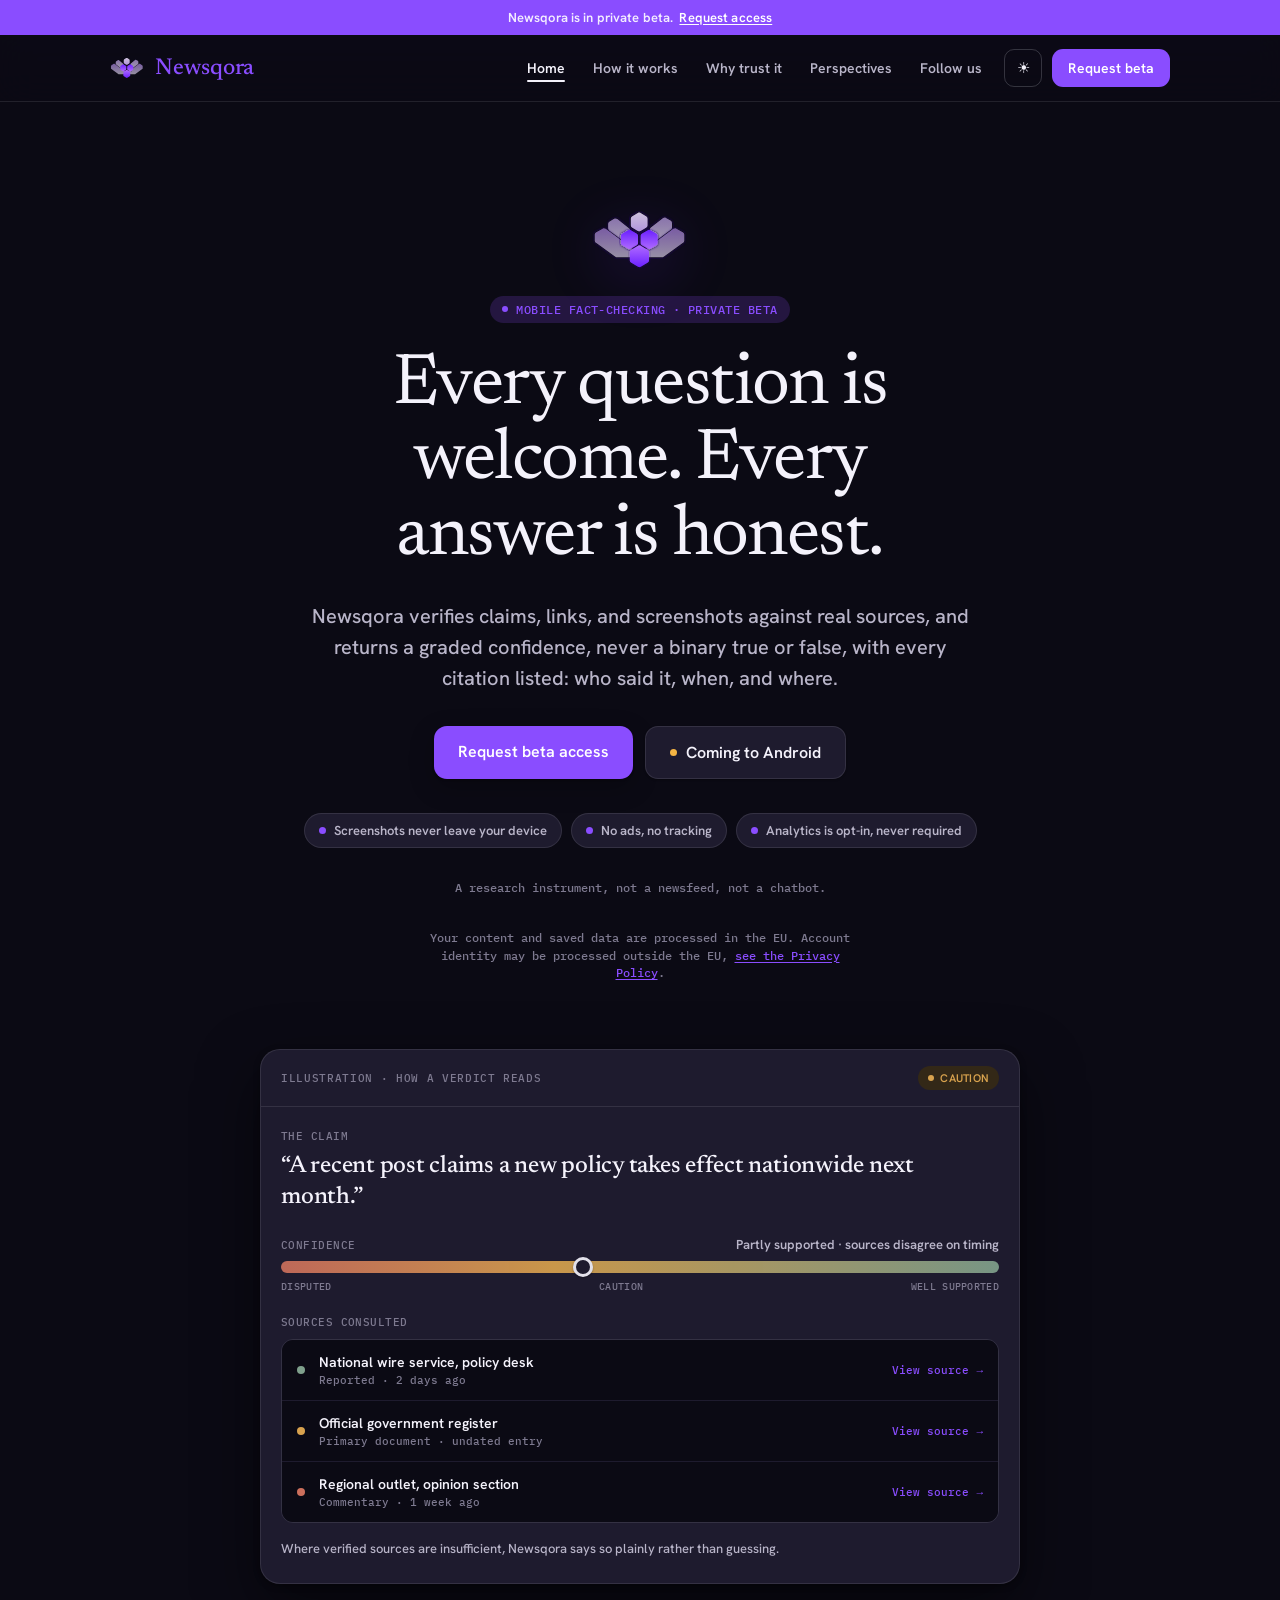
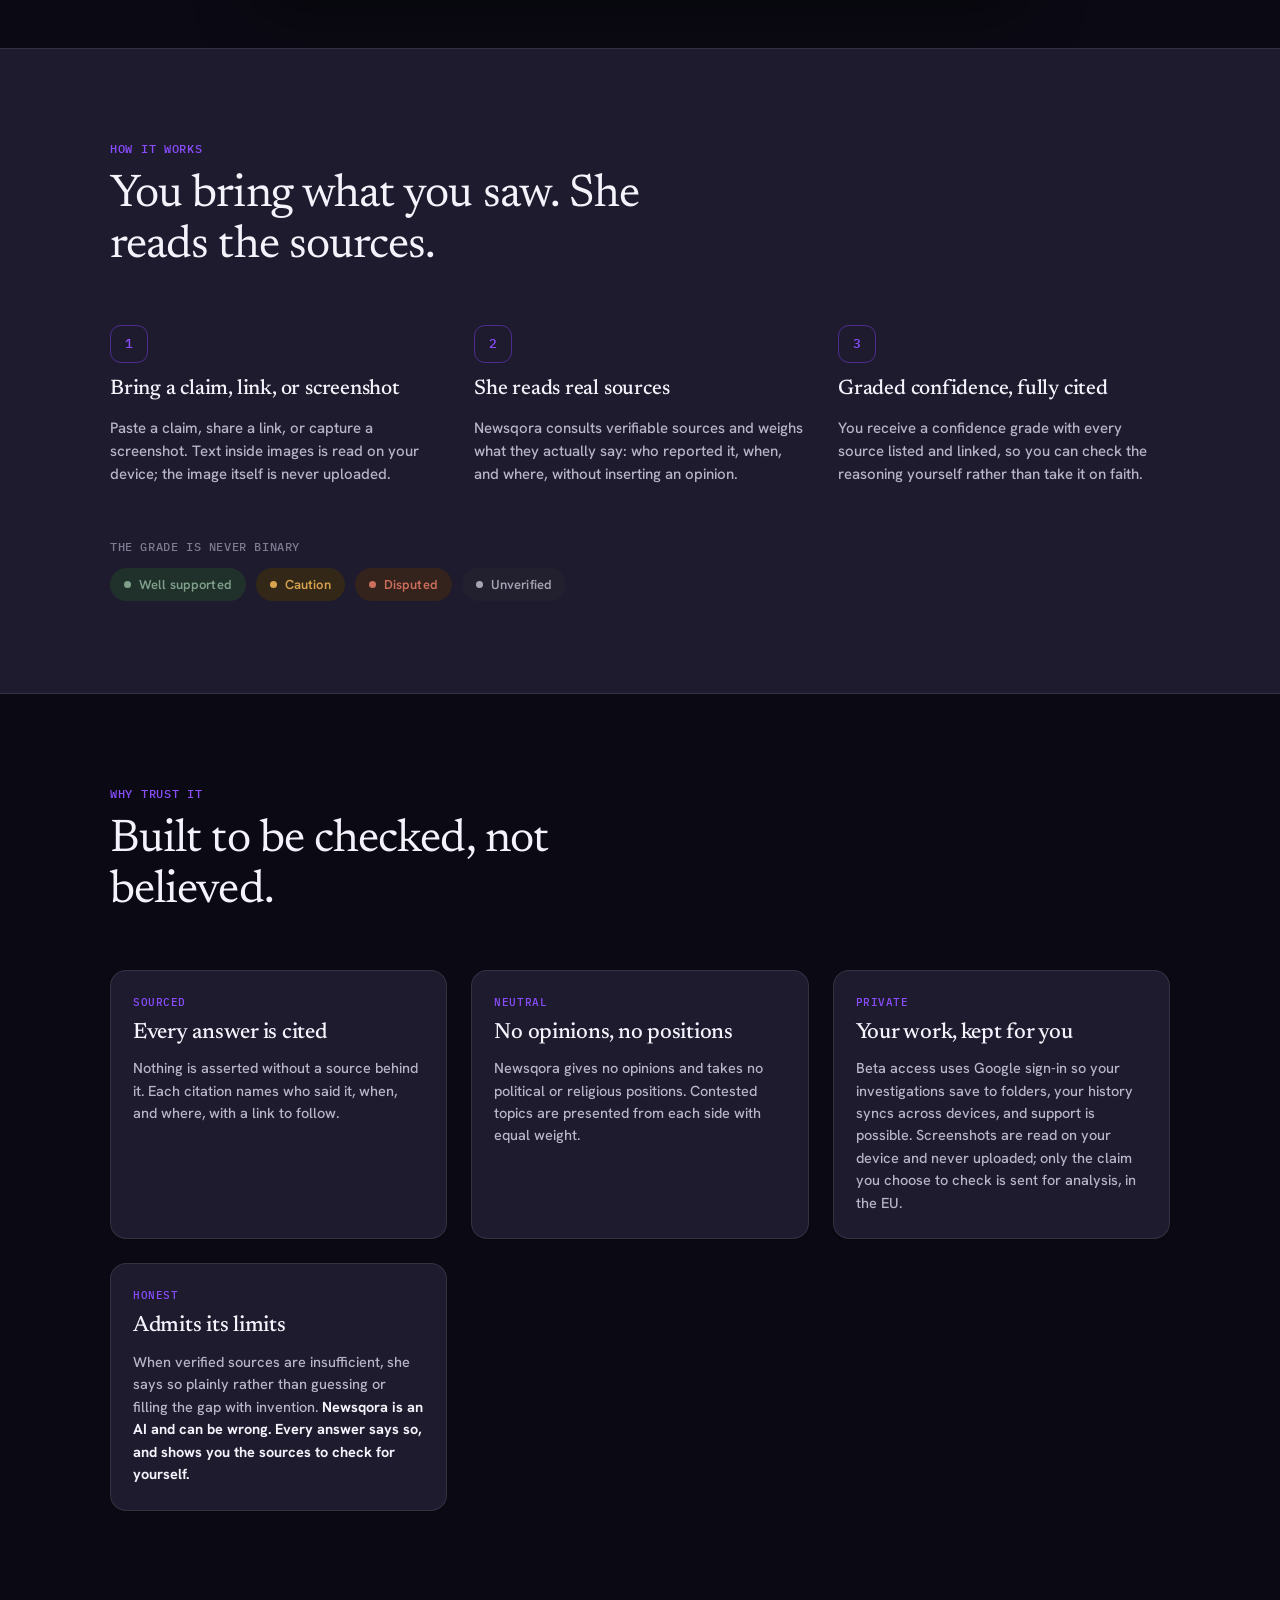
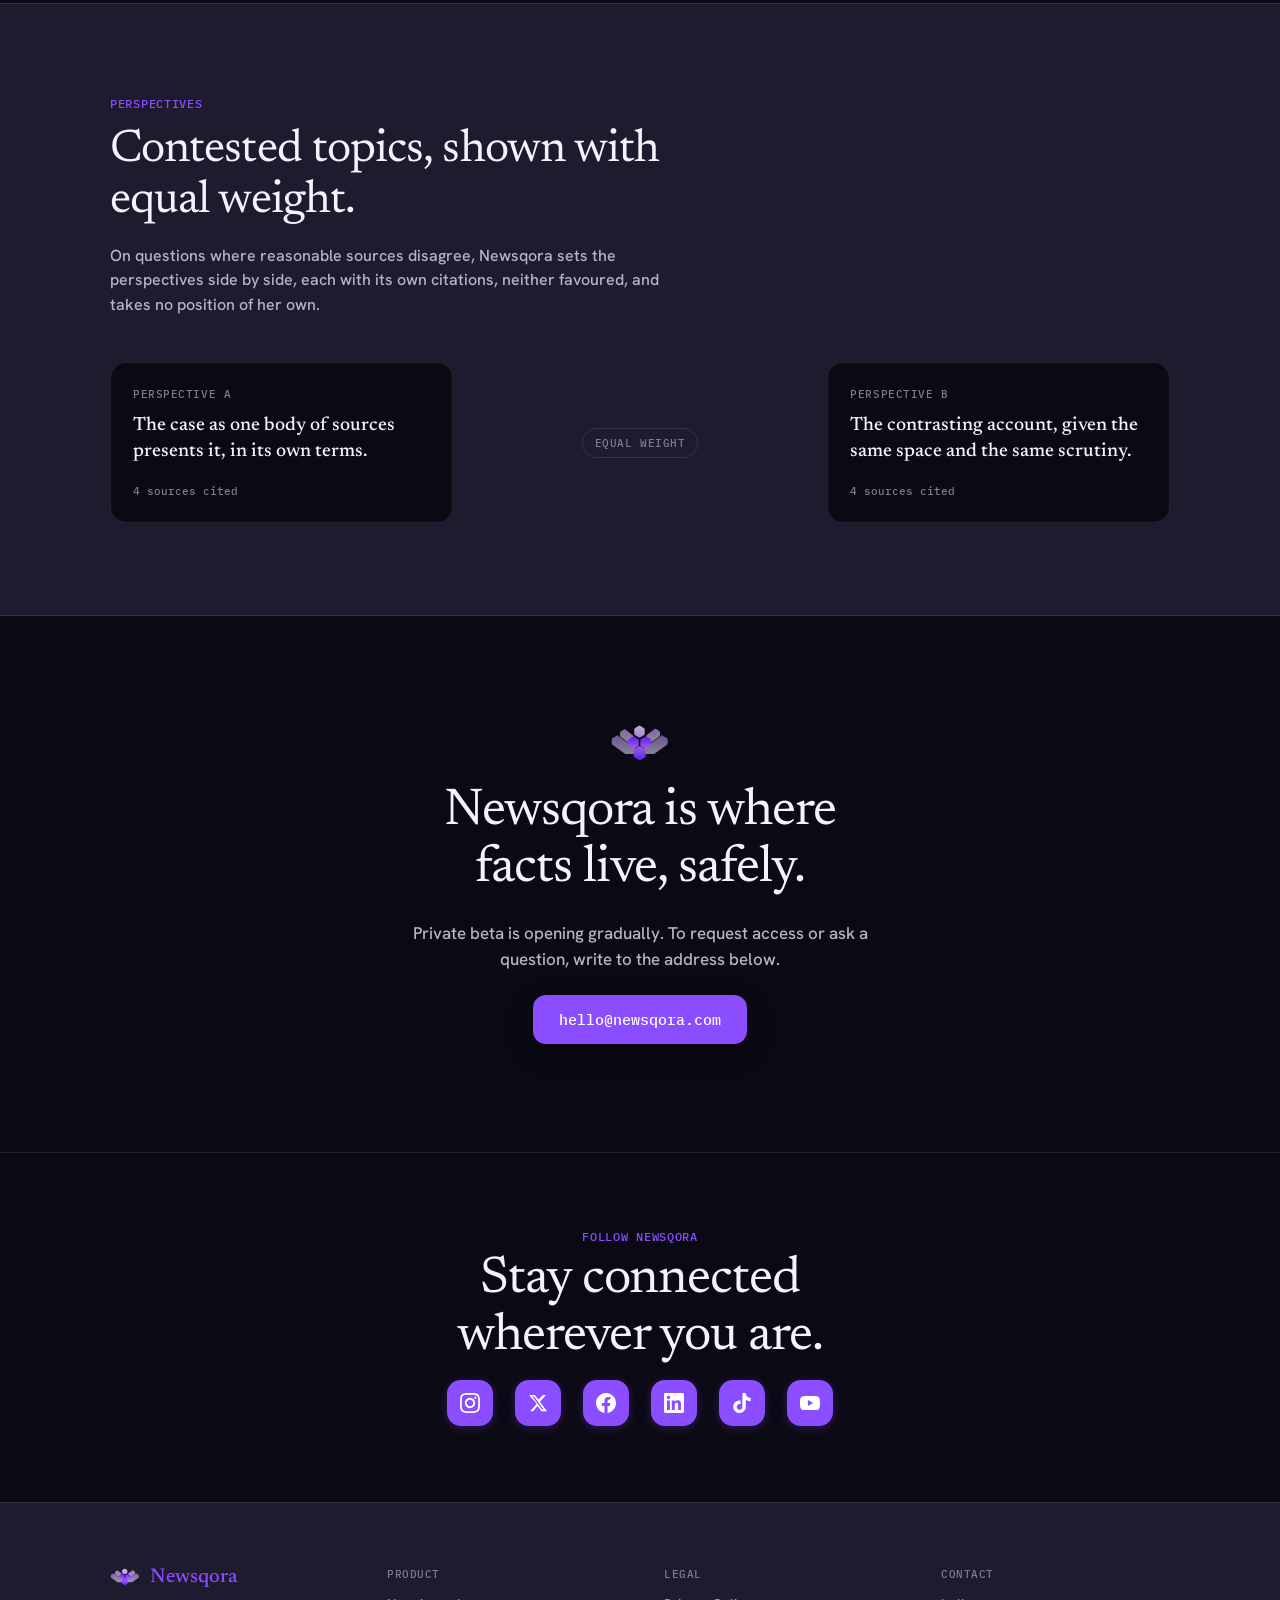
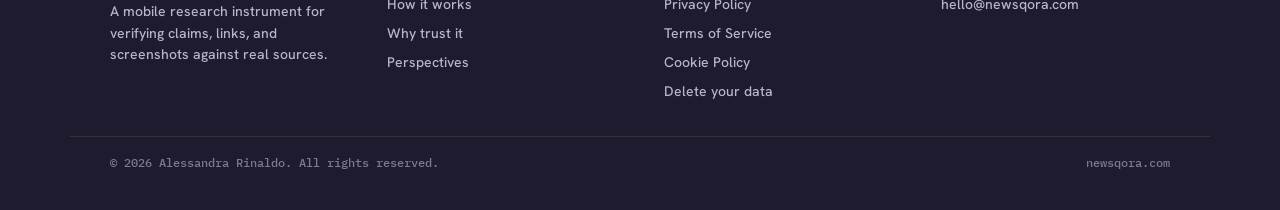
==== commit c4091c9d: "Add /delete-account page (Google Play data-deletion requirement) Public, app-independent page explai" ====
--- a/index.html
+++ b/index.html
@@ -3,7 +3,7 @@
 <head>
   <meta charset="utf-8">
   <meta name="viewport" content="width=device-width, initial-scale=1">
-  <meta http-equiv="Content-Security-Policy" content="default-src 'self'; base-uri 'self'; object-src 'none'; img-src 'self' data:; style-src 'self' 'unsafe-inline'; script-src 'self'; font-src 'self'; connect-src 'self'; form-action 'none'">
+  <meta http-equiv="Content-Security-Policy" content="default-src 'self'; base-uri 'self'; object-src 'none'; img-src 'self' data:; style-src 'self' 'unsafe-inline'; script-src 'self'; font-src 'self'; connect-src 'self' https://europe-west1-newsqora.cloudfunctions.net; form-action 'none'">
   <meta name="referrer" content="strict-origin-when-cross-origin">
   <base href="/">
   <title>Newsqora · Every question is welcome. Every answer is honest.</title>
@@ -22,6 +22,7 @@
   <meta name="twitter:description" content="A research instrument, not a newsfeed, not a chatbot. Graded confidence with full source attribution.">
   <meta name="twitter:image" content="https://newsqora.com/logo-square.png">
 
+  <link rel="icon" href="/favicon.ico" sizes="any">
   <link rel="icon" type="image/svg+xml" href="newsqora-mark.svg">
   <link rel="icon" type="image/png" sizes="512x512" href="favicon.png">
   <link rel="apple-touch-icon" href="logo-square.png">
@@ -54,7 +55,7 @@
   </script>
 </head>
 <body>
-  <div id="app" data-theme="dark"><div style="background:var(--accent); color:#fff; font-size:13px; font-weight:600; letter-spacing:.01em; text-align:center; padding:9px 16px;"><span style="opacity:.9;">Newsqora is in private beta.</span><a href="mailto:hello@newsqora.com?subject=Newsqora%20beta%20access" style="color:#fff; text-decoration:underline; text-underline-offset:2px; margin-left:6px;">Request access</a></div><header style="position:sticky; top:0; z-index:40; backdrop-filter:blur(18px) saturate(160%); -webkit-backdrop-filter:blur(18px) saturate(160%); background:color-mix(in srgb, var(--paper) 82%, transparent); border-bottom:1px solid var(--hairline);"><div class="nq-headbar" style="max-width:1140px; margin:0 auto; padding:14px clamp(20px,5vw,40px); display:flex; align-items:center; justify-content:space-between; gap:24px; position:relative;"><a href="/" data-link="home" style="display:flex; align-items:center; gap:11px; text-decoration:none; flex-shrink:0;"><img src="newsqora-mark.svg" alt="Newsqora" width="34" height="21" style="display:block; width:34px; height:auto;"><span style="font-family:'Newsreader',Georgia,serif; font-weight:500; font-size:23px; letter-spacing:-.01em; color:var(--accent);">Newsqora</span></a><button class="nq-burger" data-action="menu" aria-label="Menu" aria-expanded="false" style="width:38px; height:38px; align-items:center; justify-content:center; background:transparent; border:1px solid var(--hairline-strong); border-radius:10px; color:var(--ink); cursor:pointer;"><span style="font-size:18px; line-height:1;">☰</span></button><nav class="nq-nav" style="display:flex; align-items:center; gap:4px; flex-wrap:wrap; justify-content:flex-end;"><a href="/#top" data-nav="top" aria-current="true" style="position:relative; font-size:14px; font-weight:600; color:var(--ink); text-decoration:none; padding:8px 12px; border-radius:8px; transition:color .2s ease;">Home<span style="position:absolute; left:12px; right:12px; bottom:3px; height:2px; border-radius:2px; background:var(--ink); transform:scaleX(1); transform-origin:left; transition:transform .25s ease;"></span></a><a href="/#how" data-nav="how" aria-current="false" style="position:relative; font-size:14px; font-weight:600; color:var(--ink-soft); text-decoration:none; padding:8px 12px; border-radius:8px; transition:color .2s ease;">How it works<span style="position:absolute; left:12px; right:12px; bottom:3px; height:2px; border-radius:2px; background:var(--ink); transform:scaleX(0); transform-origin:left; transition:transform .25s ease;"></span></a><a href="/#trust" data-nav="trust" aria-current="false" style="position:relative; font-size:14px; font-weight:600; color:var(--ink-soft); text-decoration:none; padding:8px 12px; border-radius:8px; transition:color .2s ease;">Why trust it<span style="position:absolute; left:12px; right:12px; bottom:3px; height:2px; border-radius:2px; background:var(--ink); transform:scaleX(0); transform-origin:left; transition:transform .25s ease;"></span></a><a href="/#perspectives" data-nav="perspectives" aria-current="false" style="position:relative; font-size:14px; font-weight:600; color:var(--ink-soft); text-decoration:none; padding:8px 12px; border-radius:8px; transition:color .2s ease;">Perspectives<span style="position:absolute; left:12px; right:12px; bottom:3px; height:2px; border-radius:2px; background:var(--ink); transform:scaleX(0); transform-origin:left; transition:transform .25s ease;"></span></a><a href="/#follow" data-nav="follow" aria-current="false" style="position:relative; font-size:14px; font-weight:600; color:var(--ink-soft); text-decoration:none; padding:8px 12px; border-radius:8px; transition:color .2s ease;">Follow us<span style="position:absolute; left:12px; right:12px; bottom:3px; height:2px; border-radius:2px; background:var(--ink); transform:scaleX(0); transform-origin:left; transition:transform .25s ease;"></span></a><button data-action="theme" aria-label="Toggle colour theme" style="width:38px; height:38px; display:inline-flex; align-items:center; justify-content:center; background:transparent; border:1px solid var(--hairline-strong); border-radius:10px; color:var(--ink); margin-left:6px; cursor:pointer;"><span style="font-size:15px;">☀</span></button><a href="mailto:hello@newsqora.com?subject=Newsqora%20beta%20access" style="font-size:14px; font-weight:600; color:#fff; background:var(--accent); text-decoration:none; padding:10px 16px; border-radius:11px; margin-left:6px; white-space:nowrap;">Request beta</a></nav></div></header><main><div><section id="top" style="max-width:1140px; margin:0 auto; padding:clamp(56px,9vw,108px) clamp(20px,5vw,40px) clamp(40px,6vw,64px);"><div style="display:flex; flex-direction:column; align-items:center; text-align:center; gap:26px;"><img src="newsqora-mark.svg" alt="" width="84" height="51" style="width:clamp(70px,12vw,96px); height:auto; filter:drop-shadow(0 12px 28px rgba(109,32,255,0.22));"><div style="display:inline-flex; align-items:center; gap:8px; font-family:'IBM Plex Mono',monospace; font-size:11.5px; letter-spacing:.04em; text-transform:uppercase; color:var(--accent); background:var(--accent-bg); padding:6px 12px; border-radius:999px;"><span class="nq-pulse-dot" style="width:6px; height:6px; border-radius:50%; background:var(--accent);"></span>Mobile fact-checking · Private beta</div><h1 style="font-family:'Newsreader',Georgia,serif; font-weight:400; font-size:clamp(38px,6.4vw,72px); line-height:1.05; letter-spacing:-.022em; margin:0; max-width:16ch; text-wrap:balance;">Every question is welcome. Every answer is honest.</h1><p style="font-size:clamp(16px,2vw,20px); line-height:1.55; color:var(--ink-soft); max-width:60ch; margin:0; text-wrap:pretty;">Newsqora verifies claims, links, and screenshots against real sources, and returns a graded confidence, never a binary true or false, with every citation listed: who said it, when, and where.</p><div style="display:flex; flex-wrap:wrap; gap:12px; justify-content:center; margin-top:6px;"><a href="mailto:hello@newsqora.com?subject=Newsqora%20beta%20access" style="font-size:16px; font-weight:600; color:#fff; background:var(--accent); text-decoration:none; padding:15px 24px; border-radius:13px; box-shadow:var(--shadow-md);">Request beta access</a><span style="font-size:16px; font-weight:600; color:var(--ink); background:var(--card); border:1px solid var(--hairline); padding:15px 24px; border-radius:13px; box-shadow:var(--shadow-sm); display:inline-flex; align-items:center; gap:9px;"><span style="width:7px; height:7px; border-radius:50%; background:var(--honey);"></span>Coming to Android</span></div><div style="display:flex; flex-wrap:wrap; gap:9px; justify-content:center; margin-top:8px;"><span style="display:inline-flex; align-items:center; gap:8px; font-size:13px; font-weight:600; color:var(--ink-soft); background:var(--card); border:1px solid var(--hairline); padding:8px 14px; border-radius:999px;"><span style="width:7px; height:7px; border-radius:50%; background:var(--accent);"></span>Screenshots never leave your device</span><span style="display:inline-flex; align-items:center; gap:8px; font-size:13px; font-weight:600; color:var(--ink-soft); background:var(--card); border:1px solid var(--hairline); padding:8px 14px; border-radius:999px;"><span style="width:7px; height:7px; border-radius:50%; background:var(--accent);"></span>No ads, no tracking</span><span style="display:inline-flex; align-items:center; gap:8px; font-size:13px; font-weight:600; color:var(--ink-soft); background:var(--card); border:1px solid var(--hairline); padding:8px 14px; border-radius:999px;"><span style="width:7px; height:7px; border-radius:50%; background:var(--accent);"></span>Analytics is opt-in, never required</span></div><p style="font-family:'IBM Plex Mono',monospace; font-size:12px; color:var(--ink-mute); margin:6px 0 0;">A research instrument, not a newsfeed, not a chatbot.</p><p style="font-family:'IBM Plex Mono',monospace; font-size:11.5px; line-height:1.5; color:var(--ink-mute); margin:8px 0 0; max-width:64ch;">Your content and saved data are processed in the EU. Account identity may be processed outside the EU,&nbsp;<a href="/privacy" data-link="privacy" style="color:var(--accent); text-decoration:underline; text-underline-offset:2px;">see the Privacy Policy</a>.</p></div><div style="margin-top:clamp(44px,6vw,68px); max-width:760px; margin-left:auto; margin-right:auto; background:var(--card); border:1px solid var(--hairline); border-radius:20px; box-shadow:var(--shadow-lg); overflow:hidden;"><div style="display:flex; align-items:center; justify-content:space-between; gap:12px; padding:16px 20px; border-bottom:1px solid var(--hairline);"><span style="font-family:'IBM Plex Mono',monospace; font-size:11px; letter-spacing:.06em; text-transform:uppercase; color:var(--ink-mute);">Illustration · how a verdict reads</span><span style="display:inline-flex; align-items:center; gap:6px; font-size:11px; font-weight:600; letter-spacing:.02em; text-transform:uppercase; color:var(--c-caution); background:var(--c-caution-bg); padding:5px 10px; border-radius:999px;"><span style="width:6px; height:6px; border-radius:50%; background:var(--c-caution);"></span>Caution</span></div><div style="padding:22px 20px 24px;"><p style="font-family:'IBM Plex Mono',monospace; font-size:11px; letter-spacing:.04em; text-transform:uppercase; color:var(--ink-mute); margin:0 0 8px;">The claim</p><p style="font-family:'Newsreader',Georgia,serif; font-size:clamp(19px,2.6vw,24px); line-height:1.3; letter-spacing:-.01em; margin:0 0 22px;">“A recent post claims a new policy takes effect nationwide next month.”</p><div style="margin-bottom:22px;"><div style="display:flex; align-items:baseline; justify-content:space-between; margin-bottom:8px;"><span style="font-family:'IBM Plex Mono',monospace; font-size:11px; letter-spacing:.04em; text-transform:uppercase; color:var(--ink-mute);">Confidence</span><span style="font-size:13px; font-weight:600; color:var(--ink-soft);">Partly supported · sources disagree on timing</span></div><div style="position:relative; height:12px; border-radius:999px; background:linear-gradient(90deg, var(--c-disputed) 0%, var(--c-caution) 38%, var(--c-trust) 100%); opacity:.92;"><div style="position:absolute; top:50%; left:42%; transform:translate(-50%,-50%); width:20px; height:20px; border-radius:50%; background:var(--card); border:3px solid var(--ink); box-shadow:var(--shadow-sm);"></div></div><div style="display:flex; justify-content:space-between; margin-top:7px; font-family:'IBM Plex Mono',monospace; font-size:10px; letter-spacing:.03em; text-transform:uppercase; color:var(--ink-mute);"><span>Disputed</span><span>Caution</span><span>Well supported</span></div></div><p style="font-family:'IBM Plex Mono',monospace; font-size:11px; letter-spacing:.04em; text-transform:uppercase; color:var(--ink-mute); margin:0 0 10px;">Sources consulted</p><div style="display:flex; flex-direction:column; gap:1px; border-radius:12px; overflow:hidden; border:1px solid var(--hairline);"><div style="display:flex; align-items:center; gap:14px; padding:13px 15px; background:var(--paper);"><span style="width:8px; height:8px; border-radius:50%; flex-shrink:0; background:var(--c-trust);"></span><div style="flex:1; min-width:0;"><p style="margin:0; font-weight:600; font-size:14px; line-height:1.3;">National wire service, policy desk</p><p style="margin:2px 0 0; font-family:'IBM Plex Mono',monospace; font-size:11px; color:var(--ink-mute);">Reported · 2 days ago</p></div><span style="font-family:'IBM Plex Mono',monospace; font-size:11px; color:var(--accent); white-space:nowrap;">View source →</span></div><div style="display:flex; align-items:center; gap:14px; padding:13px 15px; background:var(--paper);"><span style="width:8px; height:8px; border-radius:50%; flex-shrink:0; background:var(--c-caution);"></span><div style="flex:1; min-width:0;"><p style="margin:0; font-weight:600; font-size:14px; line-height:1.3;">Official government register</p><p style="margin:2px 0 0; font-family:'IBM Plex Mono',monospace; font-size:11px; color:var(--ink-mute);">Primary document · undated entry</p></div><span style="font-family:'IBM Plex Mono',monospace; font-size:11px; color:var(--accent); white-space:nowrap;">View source →</span></div><div style="display:flex; align-items:center; gap:14px; padding:13px 15px; background:var(--paper);"><span style="width:8px; height:8px; border-radius:50%; flex-shrink:0; background:var(--c-disputed);"></span><div style="flex:1; min-width:0;"><p style="margin:0; font-weight:600; font-size:14px; line-height:1.3;">Regional outlet, opinion section</p><p style="margin:2px 0 0; font-family:'IBM Plex Mono',monospace; font-size:11px; color:var(--ink-mute);">Commentary · 1 week ago</p></div><span style="font-family:'IBM Plex Mono',monospace; font-size:11px; color:var(--accent); white-space:nowrap;">View source →</span></div></div><p style="font-size:13px; line-height:1.5; color:var(--ink-soft); margin:16px 0 0;">Where verified sources are insufficient, Newsqora says so plainly rather than guessing.</p></div></div></section><section id="how" style="background:var(--card); border-top:1px solid var(--hairline); border-bottom:1px solid var(--hairline);"><div style="max-width:1140px; margin:0 auto; padding:clamp(56px,8vw,92px) clamp(20px,5vw,40px);"><div style="max-width:62ch; margin-bottom:clamp(36px,5vw,52px);"><p style="font-family:'IBM Plex Mono',monospace; font-size:12px; letter-spacing:.06em; text-transform:uppercase; color:var(--accent); margin:0 0 14px;">How it works</p><h2 style="font-family:'Newsreader',Georgia,serif; font-weight:400; font-size:clamp(28px,4.4vw,46px); line-height:1.12; letter-spacing:-.02em; margin:0;">You bring what you saw. She reads the sources.</h2></div><div style="display:grid; grid-template-columns:repeat(auto-fit,minmax(248px,1fr)); gap:clamp(20px,3vw,32px);"><div style="display:flex; flex-direction:column; gap:14px;"><span style="font-family:'IBM Plex Mono',monospace; font-size:13px; color:var(--accent); border:1px solid var(--accent-soft); width:38px; height:38px; border-radius:11px; display:inline-flex; align-items:center; justify-content:center;">1</span><h3 style="font-family:'Newsreader',Georgia,serif; font-weight:500; font-size:21px; line-height:1.25; letter-spacing:-.01em; margin:0;">Bring a claim, link, or screenshot</h3><p style="font-size:15px; line-height:1.55; color:var(--ink-soft); margin:0;">Paste a claim, share a link, or capture a screenshot. Text inside images is read on your device; the image itself is never uploaded.</p></div><div style="display:flex; flex-direction:column; gap:14px;"><span style="font-family:'IBM Plex Mono',monospace; font-size:13px; color:var(--accent); border:1px solid var(--accent-soft); width:38px; height:38px; border-radius:11px; display:inline-flex; align-items:center; justify-content:center;">2</span><h3 style="font-family:'Newsreader',Georgia,serif; font-weight:500; font-size:21px; line-height:1.25; letter-spacing:-.01em; margin:0;">She reads real sources</h3><p style="font-size:15px; line-height:1.55; color:var(--ink-soft); margin:0;">Newsqora consults verifiable sources and weighs what they actually say: who reported it, when, and where, without inserting an opinion.</p></div><div style="display:flex; flex-direction:column; gap:14px;"><span style="font-family:'IBM Plex Mono',monospace; font-size:13px; color:var(--accent); border:1px solid var(--accent-soft); width:38px; height:38px; border-radius:11px; display:inline-flex; align-items:center; justify-content:center;">3</span><h3 style="font-family:'Newsreader',Georgia,serif; font-weight:500; font-size:21px; line-height:1.25; letter-spacing:-.01em; margin:0;">Graded confidence, fully cited</h3><p style="font-size:15px; line-height:1.55; color:var(--ink-soft); margin:0;">You receive a confidence grade with every source listed and linked, so you can check the reasoning yourself rather than take it on faith.</p></div></div><div style="margin-top:clamp(36px,5vw,52px); display:flex; flex-direction:column; gap:14px;"><p style="font-family:'IBM Plex Mono',monospace; font-size:12px; letter-spacing:.05em; text-transform:uppercase; color:var(--ink-mute); margin:0;">The grade is never binary</p><div class="nq-chips" style="display:flex; flex-wrap:wrap; gap:10px;"><span style="display:inline-flex; align-items:center; gap:8px; font-size:13px; font-weight:600; letter-spacing:.01em; color:var(--c-trust); background:var(--c-trust-bg); padding:8px 14px; border-radius:999px;"><span style="width:7px; height:7px; border-radius:50%; background:var(--c-trust);"></span>Well supported</span><span style="display:inline-flex; align-items:center; gap:8px; font-size:13px; font-weight:600; letter-spacing:.01em; color:var(--c-caution); background:var(--c-caution-bg); padding:8px 14px; border-radius:999px;"><span style="width:7px; height:7px; border-radius:50%; background:var(--c-caution);"></span>Caution</span><span style="display:inline-flex; align-items:center; gap:8px; font-size:13px; font-weight:600; letter-spacing:.01em; color:var(--c-disputed); background:var(--c-disputed-bg); padding:8px 14px; border-radius:999px;"><span style="width:7px; height:7px; border-radius:50%; background:var(--c-disputed);"></span>Disputed</span><span style="display:inline-flex; align-items:center; gap:8px; font-size:13px; font-weight:600; letter-spacing:.01em; color:var(--c-unverified); background:var(--c-unverified-bg); padding:8px 14px; border-radius:999px;"><span style="width:7px; height:7px; border-radius:50%; background:var(--c-unverified);"></span>Unverified</span></div></div></div></section><section id="trust" style="max-width:1140px; margin:0 auto; padding:clamp(56px,8vw,92px) clamp(20px,5vw,40px);"><div style="max-width:62ch; margin-bottom:clamp(36px,5vw,52px);"><p style="font-family:'IBM Plex Mono',monospace; font-size:12px; letter-spacing:.06em; text-transform:uppercase; color:var(--accent); margin:0 0 14px;">Why trust it</p><h2 style="font-family:'Newsreader',Georgia,serif; font-weight:400; font-size:clamp(28px,4.4vw,46px); line-height:1.12; letter-spacing:-.02em; margin:0;">Built to be checked, not believed.</h2></div><div style="display:grid; grid-template-columns:repeat(auto-fit,minmax(258px,1fr)); gap:clamp(16px,2.4vw,24px);"><div style="background:var(--card); border:1px solid var(--hairline); border-radius:16px; padding:24px 22px; box-shadow:var(--shadow-sm); display:flex; flex-direction:column; gap:11px;"><span style="font-family:'IBM Plex Mono',monospace; font-size:11px; letter-spacing:.05em; text-transform:uppercase; color:var(--accent);">Sourced</span><h3 style="font-family:'Newsreader',Georgia,serif; font-weight:500; font-size:22px; line-height:1.2; letter-spacing:-.012em; margin:0;">Every answer is cited</h3><p style="font-size:14.5px; line-height:1.55; color:var(--ink-soft); margin:0;">Nothing is asserted without a source behind it. Each citation names who said it, when, and where, with a link to follow.</p></div><div style="background:var(--card); border:1px solid var(--hairline); border-radius:16px; padding:24px 22px; box-shadow:var(--shadow-sm); display:flex; flex-direction:column; gap:11px;"><span style="font-family:'IBM Plex Mono',monospace; font-size:11px; letter-spacing:.05em; text-transform:uppercase; color:var(--accent);">Neutral</span><h3 style="font-family:'Newsreader',Georgia,serif; font-weight:500; font-size:22px; line-height:1.2; letter-spacing:-.012em; margin:0;">No opinions, no positions</h3><p style="font-size:14.5px; line-height:1.55; color:var(--ink-soft); margin:0;">Newsqora gives no opinions and takes no political or religious positions. Contested topics are presented from each side with equal weight.</p></div><div style="background:var(--card); border:1px solid var(--hairline); border-radius:16px; padding:24px 22px; box-shadow:var(--shadow-sm); display:flex; flex-direction:column; gap:11px;"><span style="font-family:'IBM Plex Mono',monospace; font-size:11px; letter-spacing:.05em; text-transform:uppercase; color:var(--accent);">Private</span><h3 style="font-family:'Newsreader',Georgia,serif; font-weight:500; font-size:22px; line-height:1.2; letter-spacing:-.012em; margin:0;">Your work, kept for you</h3><p style="font-size:14.5px; line-height:1.55; color:var(--ink-soft); margin:0;">Beta access uses Google sign-in so your investigations save to folders, your history syncs across devices, and support is possible. Screenshots are read on your device and never uploaded; only the claim you choose to check is sent for analysis, in the EU.</p></div><div style="background:var(--card); border:1px solid var(--hairline); border-radius:16px; padding:24px 22px; box-shadow:var(--shadow-sm); display:flex; flex-direction:column; gap:11px;"><span style="font-family:'IBM Plex Mono',monospace; font-size:11px; letter-spacing:.05em; text-transform:uppercase; color:var(--accent);">Honest</span><h3 style="font-family:'Newsreader',Georgia,serif; font-weight:500; font-size:22px; line-height:1.2; letter-spacing:-.012em; margin:0;">Admits its limits</h3><p style="font-size:14.5px; line-height:1.55; color:var(--ink-soft); margin:0;">When verified sources are insufficient, she says so plainly rather than guessing or filling the gap with invention. <strong style="color:var(--ink)">Newsqora is an AI and can be wrong. Every answer says so, and shows you the sources to check for yourself.</strong></p></div></div></section><section id="perspectives" style="background:var(--card); border-top:1px solid var(--hairline); border-bottom:1px solid var(--hairline);"><div style="max-width:1140px; margin:0 auto; padding:clamp(56px,8vw,92px) clamp(20px,5vw,40px);"><div style="max-width:62ch; margin-bottom:clamp(32px,4vw,44px);"><p style="font-family:'IBM Plex Mono',monospace; font-size:12px; letter-spacing:.06em; text-transform:uppercase; color:var(--accent); margin:0 0 14px;">Perspectives</p><h2 style="font-family:'Newsreader',Georgia,serif; font-weight:400; font-size:clamp(28px,4.4vw,46px); line-height:1.12; letter-spacing:-.02em; margin:0 0 16px;">Contested topics, shown with equal weight.</h2><p style="font-size:16px; line-height:1.55; color:var(--ink-soft); margin:0;">On questions where reasonable sources disagree, Newsqora sets the perspectives side by side, each with its own citations, neither favoured, and takes no position of her own.</p></div><div style="display:grid; grid-template-columns:repeat(auto-fit,minmax(280px,1fr)); gap:16px; align-items:stretch;"><div style="background:var(--paper); border:1px solid var(--hairline); border-radius:16px; padding:24px 22px; display:flex; flex-direction:column; gap:12px;"><span style="font-family:'IBM Plex Mono',monospace; font-size:11px; letter-spacing:.05em; text-transform:uppercase; color:var(--ink-mute);">Perspective A</span><p style="font-family:'Newsreader',Georgia,serif; font-size:19px; line-height:1.35; margin:0;">The case as one body of sources presents it, in its own terms.</p><div style="margin-top:auto; padding-top:8px; display:flex; flex-direction:column; gap:6px;"><span style="font-family:'IBM Plex Mono',monospace; font-size:11px; color:var(--ink-mute);">4 sources cited</span></div></div><div style="display:flex; align-items:center; justify-content:center;"><span style="font-family:'IBM Plex Mono',monospace; font-size:11px; letter-spacing:.05em; text-transform:uppercase; color:var(--ink-mute); border:1px solid var(--hairline); padding:7px 12px; border-radius:999px; background:var(--card);">Equal weight</span></div><div style="background:var(--paper); border:1px solid var(--hairline); border-radius:16px; padding:24px 22px; display:flex; flex-direction:column; gap:12px;"><span style="font-family:'IBM Plex Mono',monospace; font-size:11px; letter-spacing:.05em; text-transform:uppercase; color:var(--ink-mute);">Perspective B</span><p style="font-family:'Newsreader',Georgia,serif; font-size:19px; line-height:1.35; margin:0;">The contrasting account, given the same space and the same scrutiny.</p><div style="margin-top:auto; padding-top:8px; display:flex; flex-direction:column; gap:6px;"><span style="font-family:'IBM Plex Mono',monospace; font-size:11px; color:var(--ink-mute);">4 sources cited</span></div></div></div></div></section><section id="contact" style="max-width:1140px; margin:0 auto; padding:clamp(64px,9vw,108px) clamp(20px,5vw,40px); text-align:center;"><div style="display:flex; flex-direction:column; align-items:center; gap:22px;"><img src="newsqora-mark.svg" alt="" width="60" height="37" style="width:60px; height:auto; opacity:.9;"><h2 style="font-family:'Newsreader',Georgia,serif; font-weight:400; font-size:clamp(30px,5vw,52px); line-height:1.1; letter-spacing:-.02em; margin:0; max-width:18ch; text-wrap:balance;">Newsqora is where facts live, safely.</h2><p style="font-size:17px; line-height:1.55; color:var(--ink-soft); max-width:52ch; margin:0;">Private beta is opening gradually. To request access or ask a question, write to the address below.</p><a href="mailto:hello@newsqora.com" style="font-family:'IBM Plex Mono',monospace; font-size:15px; font-weight:500; color:#fff; background:var(--accent); text-decoration:none; padding:15px 26px; border-radius:13px; box-shadow:var(--shadow-md);">hello@newsqora.com</a></div></section></div></main><section id="follow" style="border-top:1px solid var(--hairline);"><div style="max-width:1140px; margin:0 auto; padding:clamp(48px,7vw,76px) clamp(20px,5vw,40px); display:flex; flex-direction:column; align-items:center; text-align:center; gap:8px;"><p style="font-family:'IBM Plex Mono',monospace; font-size:12px; letter-spacing:.06em; text-transform:uppercase; color:var(--accent); margin:0;">Follow Newsqora</p><h2 style="font-family:'Newsreader',Georgia,serif; font-weight:400; font-size:clamp(30px,5vw,52px); line-height:1.1; letter-spacing:-.02em; margin:0 0 6px; max-width:20ch; text-wrap:balance;">Stay connected wherever you are.</h2><div class="nq-social-row" style="display:flex; flex-wrap:wrap; align-items:center; justify-content:center; gap:22px; max-width:530px;"><a class="nq-social" href="https://www.instagram.com/newsqora" target="_blank" rel="noopener noreferrer" aria-label="Instagram" title="Instagram" style="display:inline-flex; align-items:center; justify-content:center; width:46px; height:46px; border-radius:14px; color:#fff; background:var(--accent); box-shadow:0 2px 10px color-mix(in srgb, var(--accent) 28%, transparent); transition:transform .2s ease, box-shadow .2s ease, background .2s ease;"><svg viewBox="0 0 24 24" fill="currentColor" width="20" height="20" style="display:block;" aria-hidden="true"><path d="M12 2.163c3.204 0 3.584.012 4.85.07 3.252.148 4.771 1.691 4.919 4.919.058 1.265.069 1.645.069 4.849 0 3.205-.012 3.584-.069 4.849-.149 3.225-1.664 4.771-4.919 4.919-1.266.058-1.644.07-4.85.07-3.204 0-3.584-.012-4.849-.07-3.26-.149-4.771-1.699-4.919-4.92-.058-1.265-.07-1.644-.07-4.849 0-3.204.013-3.583.07-4.849.149-3.227 1.664-4.771 4.919-4.919 1.266-.057 1.645-.069 4.849-.069zm0-2.163c-3.259 0-3.667.014-4.947.072-4.358.2-6.78 2.618-6.98 6.98-.059 1.281-.073 1.689-.073 4.948 0 3.259.014 3.668.072 4.948.2 4.358 2.618 6.78 6.98 6.98 1.281.058 1.689.072 4.948.072 3.259 0 3.668-.014 4.948-.072 4.354-.2 6.782-2.618 6.979-6.98.059-1.28.073-1.689.073-4.948 0-3.259-.014-3.667-.072-4.947-.196-4.354-2.617-6.78-6.979-6.98-1.281-.059-1.69-.073-4.949-.073zm0 5.838c-3.403 0-6.162 2.759-6.162 6.162s2.759 6.163 6.162 6.163 6.162-2.759 6.162-6.163c0-3.403-2.759-6.162-6.162-6.162zm0 10.162c-2.209 0-4-1.79-4-4 0-2.209 1.791-4 4-4s4 1.791 4 4c0 2.21-1.791 4-4 4zm6.406-11.845c-.796 0-1.441.645-1.441 1.44s.645 1.44 1.441 1.44c.795 0 1.439-.645 1.439-1.44s-.644-1.44-1.439-1.44z"></path></svg></a><a class="nq-social" href="https://x.com/Newsqora" target="_blank" rel="noopener noreferrer" aria-label="X" title="X" style="display:inline-flex; align-items:center; justify-content:center; width:46px; height:46px; border-radius:14px; color:#fff; background:var(--accent); box-shadow:0 2px 10px color-mix(in srgb, var(--accent) 28%, transparent); transition:transform .2s ease, box-shadow .2s ease, background .2s ease;"><svg viewBox="0 0 24 24" fill="currentColor" width="20" height="20" style="display:block;" aria-hidden="true"><path d="M18.244 2.25h3.308l-7.227 8.26 8.502 11.24H16.17l-4.714-6.231-5.401 6.231H2.744l7.737-8.835L1.254 2.25H8.08l4.261 5.635zm-1.161 17.52h1.833L7.084 4.126H5.117z"></path></svg></a><a class="nq-social" href="https://www.facebook.com/profile.php?id=61590447247208" target="_blank" rel="noopener noreferrer" aria-label="Facebook" title="Facebook" style="display:inline-flex; align-items:center; justify-content:center; width:46px; height:46px; border-radius:14px; color:#fff; background:var(--accent); box-shadow:0 2px 10px color-mix(in srgb, var(--accent) 28%, transparent); transition:transform .2s ease, box-shadow .2s ease, background .2s ease;"><svg viewBox="0 0 24 24" fill="currentColor" width="20" height="20" style="display:block;" aria-hidden="true"><path d="M24 12.073c0-6.627-5.373-12-12-12s-12 5.373-12 12c0 5.99 4.388 10.954 10.125 11.854v-8.385H7.078v-3.47h3.047V9.43c0-3.007 1.792-4.669 4.533-4.669 1.312 0 2.686.235 2.686.235v2.953H15.83c-1.491 0-1.956.925-1.956 1.874v2.25h3.328l-.532 3.47h-2.796v8.385C19.612 23.027 24 18.062 24 12.073z"></path></svg></a><a class="nq-social" href="https://www.linkedin.com/company/120654032" target="_blank" rel="noopener noreferrer" aria-label="LinkedIn" title="LinkedIn" style="display:inline-flex; align-items:center; justify-content:center; width:46px; height:46px; border-radius:14px; color:#fff; background:var(--accent); box-shadow:0 2px 10px color-mix(in srgb, var(--accent) 28%, transparent); transition:transform .2s ease, box-shadow .2s ease, background .2s ease;"><svg viewBox="0 0 24 24" fill="currentColor" width="20" height="20" style="display:block;" aria-hidden="true"><path d="M20.447 20.452h-3.554v-5.569c0-1.328-.027-3.037-1.852-3.037-1.853 0-2.136 1.445-2.136 2.939v5.667H9.351V9h3.414v1.561h.046c.477-.9 1.637-1.85 3.37-1.85 3.601 0 4.267 2.37 4.267 5.455v6.286zM5.337 7.433c-1.144 0-2.063-.926-2.063-2.065 0-1.138.92-2.063 2.063-2.063 1.14 0 2.064.925 2.064 2.063 0 1.139-.925 2.065-2.064 2.065zm1.782 13.019H3.555V9h3.564v11.452zM22.225 0H1.771C.792 0 0 .774 0 1.729v20.542C0 23.227.792 24 1.771 24h20.451C23.2 24 24 23.227 24 22.271V1.729C24 .774 23.2 0 22.222 0h.003z"></path></svg></a><a class="nq-social" href="https://www.tiktok.com/@newsqora" target="_blank" rel="noopener noreferrer" aria-label="TikTok" title="TikTok" style="display:inline-flex; align-items:center; justify-content:center; width:46px; height:46px; border-radius:14px; color:#fff; background:var(--accent); box-shadow:0 2px 10px color-mix(in srgb, var(--accent) 28%, transparent); transition:transform .2s ease, box-shadow .2s ease, background .2s ease;"><svg viewBox="0 0 24 24" fill="currentColor" width="20" height="20" style="display:block;" aria-hidden="true"><path d="M12.525.02c1.31-.02 2.61-.01 3.91-.02.08 1.53.63 3.09 1.75 4.17 1.12 1.11 2.7 1.62 4.24 1.79v4.03c-1.44-.05-2.89-.35-4.2-.97-.57-.26-1.1-.59-1.62-.93-.01 2.92.01 5.84-.02 8.75-.08 1.4-.54 2.79-1.35 3.94-1.31 1.92-3.58 3.17-5.91 3.21-1.43.08-2.86-.31-4.08-1.03-2.02-1.19-3.44-3.37-3.65-5.71-.02-.5-.03-1-.01-1.49.18-1.9 1.12-3.72 2.58-4.96 1.66-1.44 3.98-2.13 6.15-1.72.02 1.48-.04 2.96-.04 4.44-.99-.32-2.15-.23-3.02.37-.63.41-1.11 1.04-1.36 1.75-.21.51-.15 1.07-.14 1.61.24 1.64 1.82 3.02 3.5 2.87 1.12-.01 2.19-.66 2.77-1.61.19-.33.4-.67.41-1.06.1-1.79.06-3.57.07-5.36.01-4.03-.01-8.05.02-12.07z"></path></svg></a><a class="nq-social" href="https://www.youtube.com/@Newsqora-com" target="_blank" rel="noopener noreferrer" aria-label="YouTube" title="YouTube" style="display:inline-flex; align-items:center; justify-content:center; width:46px; height:46px; border-radius:14px; color:#fff; background:var(--accent); box-shadow:0 2px 10px color-mix(in srgb, var(--accent) 28%, transparent); transition:transform .2s ease, box-shadow .2s ease, background .2s ease;"><svg viewBox="0 0 24 24" fill="currentColor" width="20" height="20" style="display:block;" aria-hidden="true"><path d="M23.498 6.186a3.016 3.016 0 0 0-2.122-2.136C19.505 3.545 12 3.545 12 3.545s-7.505 0-9.377.505A3.017 3.017 0 0 0 .502 6.186C0 8.07 0 12 0 12s0 3.93.502 5.814a3.016 3.016 0 0 0 2.122 2.136c1.871.505 9.376.505 9.376.505s7.505 0 9.377-.505a3.015 3.015 0 0 0 2.122-2.136C24 15.93 24 12 24 12s0-3.93-.502-5.814zM9.545 15.568V8.432L15.818 12l-6.273 3.568z"></path></svg></a></div></div></section><footer style="background:var(--card); border-top:1px solid var(--hairline);"><div style="max-width:1140px; margin:0 auto; padding:clamp(44px,6vw,64px) clamp(20px,5vw,40px) 36px; display:grid; grid-template-columns:repeat(auto-fit,minmax(180px,1fr)); gap:clamp(28px,4vw,48px);"><div style="display:flex; flex-direction:column; gap:14px; max-width:30ch;"><a href="/" data-link="home" style="display:flex; align-items:center; gap:10px; text-decoration:none;"><img src="newsqora-mark.svg" alt="Newsqora" width="30" height="18" style="width:30px; height:auto;"><span style="font-family:'Newsreader',Georgia,serif; font-weight:500; font-size:20px; color:var(--accent);">Newsqora</span></a><p style="font-size:14px; line-height:1.55; color:var(--ink-soft); margin:0;">A mobile research instrument for verifying claims, links, and screenshots against real sources.</p></div><div style="display:flex; flex-direction:column; gap:11px;"><p style="font-family:'IBM Plex Mono',monospace; font-size:11px; letter-spacing:.05em; text-transform:uppercase; color:var(--ink-mute); margin:0 0 3px;">Product</p><a href="/#how" data-nav="how" style="font-size:14px; color:var(--ink-soft); text-decoration:none;">How it works</a><a href="/#trust" data-nav="trust" style="font-size:14px; color:var(--ink-soft); text-decoration:none;">Why trust it</a><a href="/#perspectives" data-nav="perspectives" style="font-size:14px; color:var(--ink-soft); text-decoration:none;">Perspectives</a></div><div style="display:flex; flex-direction:column; gap:11px;"><p style="font-family:'IBM Plex Mono',monospace; font-size:11px; letter-spacing:.05em; text-transform:uppercase; color:var(--ink-mute); margin:0 0 3px;">Legal</p><a href="/privacy" data-link="privacy" style="font-size:14px; color:var(--ink-soft); text-decoration:none;">Privacy Policy</a><a href="/terms" data-link="terms" style="font-size:14px; color:var(--ink-soft); text-decoration:none;">Terms of Service</a><a href="/cookies" data-link="cookies" style="font-size:14px; color:var(--ink-soft); text-decoration:none;">Cookie Policy</a></div><div style="display:flex; flex-direction:column; gap:11px;"><p style="font-family:'IBM Plex Mono',monospace; font-size:11px; letter-spacing:.05em; text-transform:uppercase; color:var(--ink-mute); margin:0 0 3px;">Contact</p><a href="mailto:hello@newsqora.com" style="font-size:14px; color:var(--ink-soft); text-decoration:none;">hello@newsqora.com</a></div></div><div style="max-width:1140px; margin:0 auto; padding:18px clamp(20px,5vw,40px) 40px; border-top:1px solid var(--hairline); display:flex; flex-wrap:wrap; gap:10px 20px; justify-content:space-between; align-items:center;"><p style="font-family:'IBM Plex Mono',monospace; font-size:11.5px; color:var(--ink-mute); margin:0;">© 2026 Alessandra Rinaldo. All rights reserved.</p><p style="font-family:'IBM Plex Mono',monospace; font-size:11.5px; color:var(--ink-mute); margin:0;">newsqora.com</p></div></footer></div>
+  <div id="app" data-theme="dark"><div style="background:var(--accent); color:#fff; font-size:13px; font-weight:600; letter-spacing:.01em; text-align:center; padding:9px 16px;"><span style="opacity:.9;">Newsqora is in private beta.</span><a href="/beta" data-link="beta" style="color:#fff; text-decoration:underline; text-underline-offset:2px; margin-left:6px;">Request access</a></div><header style="position:sticky; top:0; z-index:40; backdrop-filter:blur(18px) saturate(160%); -webkit-backdrop-filter:blur(18px) saturate(160%); background:color-mix(in srgb, var(--paper) 82%, transparent); border-bottom:1px solid var(--hairline);"><div class="nq-headbar" style="max-width:1140px; margin:0 auto; padding:14px clamp(20px,5vw,40px); display:flex; align-items:center; justify-content:space-between; gap:24px; position:relative;"><a href="/" data-link="home" style="display:flex; align-items:center; gap:11px; text-decoration:none; flex-shrink:0;"><img src="newsqora-mark.svg" alt="Newsqora" width="34" height="21" style="display:block; width:34px; height:auto;"><span style="font-family:'Newsreader',Georgia,serif; font-weight:500; font-size:23px; letter-spacing:-.01em; color:var(--accent);">Newsqora</span></a><button class="nq-burger" data-action="menu" aria-label="Menu" aria-expanded="false" style="width:38px; height:38px; align-items:center; justify-content:center; background:transparent; border:1px solid var(--hairline-strong); border-radius:10px; color:var(--ink); cursor:pointer;"><span style="font-size:18px; line-height:1;">☰</span></button><nav class="nq-nav" style="display:flex; align-items:center; gap:4px; flex-wrap:wrap; justify-content:flex-end;"><a href="/#top" data-nav="top" aria-current="true" style="position:relative; font-size:14px; font-weight:600; color:var(--ink); text-decoration:none; padding:8px 12px; border-radius:8px; transition:color .2s ease;">Home<span style="position:absolute; left:12px; right:12px; bottom:3px; height:2px; border-radius:2px; background:var(--ink); transform:scaleX(1); transform-origin:left; transition:transform .25s ease;"></span></a><a href="/#how" data-nav="how" aria-current="false" style="position:relative; font-size:14px; font-weight:600; color:var(--ink-soft); text-decoration:none; padding:8px 12px; border-radius:8px; transition:color .2s ease;">How it works<span style="position:absolute; left:12px; right:12px; bottom:3px; height:2px; border-radius:2px; background:var(--ink); transform:scaleX(0); transform-origin:left; transition:transform .25s ease;"></span></a><a href="/#trust" data-nav="trust" aria-current="false" style="position:relative; font-size:14px; font-weight:600; color:var(--ink-soft); text-decoration:none; padding:8px 12px; border-radius:8px; transition:color .2s ease;">Why trust it<span style="position:absolute; left:12px; right:12px; bottom:3px; height:2px; border-radius:2px; background:var(--ink); transform:scaleX(0); transform-origin:left; transition:transform .25s ease;"></span></a><a href="/#perspectives" data-nav="perspectives" aria-current="false" style="position:relative; font-size:14px; font-weight:600; color:var(--ink-soft); text-decoration:none; padding:8px 12px; border-radius:8px; transition:color .2s ease;">Perspectives<span style="position:absolute; left:12px; right:12px; bottom:3px; height:2px; border-radius:2px; background:var(--ink); transform:scaleX(0); transform-origin:left; transition:transform .25s ease;"></span></a><a href="/#follow" data-nav="follow" aria-current="false" style="position:relative; font-size:14px; font-weight:600; color:var(--ink-soft); text-decoration:none; padding:8px 12px; border-radius:8px; transition:color .2s ease;">Follow us<span style="position:absolute; left:12px; right:12px; bottom:3px; height:2px; border-radius:2px; background:var(--ink); transform:scaleX(0); transform-origin:left; transition:transform .25s ease;"></span></a><button data-action="theme" aria-label="Toggle colour theme" style="width:38px; height:38px; display:inline-flex; align-items:center; justify-content:center; background:transparent; border:1px solid var(--hairline-strong); border-radius:10px; color:var(--ink); margin-left:6px; cursor:pointer;"><span style="font-size:15px;">☀</span></button><a href="/beta" data-link="beta" style="font-size:14px; font-weight:600; color:#fff; background:var(--accent); text-decoration:none; padding:10px 16px; border-radius:11px; margin-left:6px; white-space:nowrap;">Request beta</a></nav></div></header><main><div><section id="top" style="max-width:1140px; margin:0 auto; padding:clamp(56px,9vw,108px) clamp(20px,5vw,40px) clamp(40px,6vw,64px);"><div style="display:flex; flex-direction:column; align-items:center; text-align:center; gap:26px;"><img src="newsqora-mark.svg" alt="" width="84" height="51" style="width:clamp(70px,12vw,96px); height:auto; filter:drop-shadow(0 12px 28px rgba(109,32,255,0.22));"><div style="display:inline-flex; align-items:center; gap:8px; font-family:'IBM Plex Mono',monospace; font-size:11.5px; letter-spacing:.04em; text-transform:uppercase; color:var(--accent); background:var(--accent-bg); padding:6px 12px; border-radius:999px;"><span class="nq-pulse-dot" style="width:6px; height:6px; border-radius:50%; background:var(--accent);"></span>Mobile fact-checking · Private beta</div><h1 style="font-family:'Newsreader',Georgia,serif; font-weight:400; font-size:clamp(38px,6.4vw,72px); line-height:1.05; letter-spacing:-.022em; margin:0; max-width:16ch; text-wrap:balance;">Every question is welcome. Every answer is honest.</h1><p style="font-size:clamp(16px,2vw,20px); line-height:1.55; color:var(--ink-soft); max-width:60ch; margin:0; text-wrap:pretty;">Newsqora verifies claims, links, and screenshots against real sources, and returns a graded confidence, never a binary true or false, with every citation listed: who said it, when, and where.</p><div style="display:flex; flex-wrap:wrap; gap:12px; justify-content:center; margin-top:6px;"><a href="/beta" data-link="beta" style="font-size:16px; font-weight:600; color:#fff; background:var(--accent); text-decoration:none; padding:15px 24px; border-radius:13px; box-shadow:var(--shadow-md);">Request beta access</a><span style="font-size:16px; font-weight:600; color:var(--ink); background:var(--card); border:1px solid var(--hairline); padding:15px 24px; border-radius:13px; box-shadow:var(--shadow-sm); display:inline-flex; align-items:center; gap:9px;"><span style="width:7px; height:7px; border-radius:50%; background:var(--honey);"></span>Coming to Android</span></div><div style="display:flex; flex-wrap:wrap; gap:9px; justify-content:center; margin-top:8px;"><span style="display:inline-flex; align-items:center; gap:8px; font-size:13px; font-weight:600; color:var(--ink-soft); background:var(--card); border:1px solid var(--hairline); padding:8px 14px; border-radius:999px;"><span style="width:7px; height:7px; border-radius:50%; background:var(--accent);"></span>Screenshots never leave your device</span><span style="display:inline-flex; align-items:center; gap:8px; font-size:13px; font-weight:600; color:var(--ink-soft); background:var(--card); border:1px solid var(--hairline); padding:8px 14px; border-radius:999px;"><span style="width:7px; height:7px; border-radius:50%; background:var(--accent);"></span>No ads, no tracking</span><span style="display:inline-flex; align-items:center; gap:8px; font-size:13px; font-weight:600; color:var(--ink-soft); background:var(--card); border:1px solid var(--hairline); padding:8px 14px; border-radius:999px;"><span style="width:7px; height:7px; border-radius:50%; background:var(--accent);"></span>Analytics is opt-in, never required</span></div><p style="font-family:'IBM Plex Mono',monospace; font-size:12px; color:var(--ink-mute); margin:6px 0 0;">A research instrument, not a newsfeed, not a chatbot.</p><p style="font-family:'IBM Plex Mono',monospace; font-size:11.5px; line-height:1.5; color:var(--ink-mute); margin:8px 0 0; max-width:64ch;">Your content and saved data are processed in the EU. Account identity may be processed outside the EU,&nbsp;<a href="/privacy" data-link="privacy" style="color:var(--accent); text-decoration:underline; text-underline-offset:2px;">see the Privacy Policy</a>.</p></div><div style="margin-top:clamp(44px,6vw,68px); max-width:760px; margin-left:auto; margin-right:auto; background:var(--card); border:1px solid var(--hairline); border-radius:20px; box-shadow:var(--shadow-lg); overflow:hidden;"><div style="display:flex; align-items:center; justify-content:space-between; gap:12px; padding:16px 20px; border-bottom:1px solid var(--hairline);"><span style="font-family:'IBM Plex Mono',monospace; font-size:11px; letter-spacing:.06em; text-transform:uppercase; color:var(--ink-mute);">Illustration · how a verdict reads</span><span style="display:inline-flex; align-items:center; gap:6px; font-size:11px; font-weight:600; letter-spacing:.02em; text-transform:uppercase; color:var(--c-caution); background:var(--c-caution-bg); padding:5px 10px; border-radius:999px;"><span style="width:6px; height:6px; border-radius:50%; background:var(--c-caution);"></span>Caution</span></div><div style="padding:22px 20px 24px;"><p style="font-family:'IBM Plex Mono',monospace; font-size:11px; letter-spacing:.04em; text-transform:uppercase; color:var(--ink-mute); margin:0 0 8px;">The claim</p><p style="font-family:'Newsreader',Georgia,serif; font-size:clamp(19px,2.6vw,24px); line-height:1.3; letter-spacing:-.01em; margin:0 0 22px;">“A recent post claims a new policy takes effect nationwide next month.”</p><div style="margin-bottom:22px;"><div style="display:flex; align-items:baseline; justify-content:space-between; margin-bottom:8px;"><span style="font-family:'IBM Plex Mono',monospace; font-size:11px; letter-spacing:.04em; text-transform:uppercase; color:var(--ink-mute);">Confidence</span><span style="font-size:13px; font-weight:600; color:var(--ink-soft);">Partly supported · sources disagree on timing</span></div><div style="position:relative; height:12px; border-radius:999px; background:linear-gradient(90deg, var(--c-disputed) 0%, var(--c-caution) 38%, var(--c-trust) 100%); opacity:.92;"><div style="position:absolute; top:50%; left:42%; transform:translate(-50%,-50%); width:20px; height:20px; border-radius:50%; background:var(--card); border:3px solid var(--ink); box-shadow:var(--shadow-sm);"></div></div><div style="display:flex; justify-content:space-between; margin-top:7px; font-family:'IBM Plex Mono',monospace; font-size:10px; letter-spacing:.03em; text-transform:uppercase; color:var(--ink-mute);"><span>Disputed</span><span>Caution</span><span>Well supported</span></div></div><p style="font-family:'IBM Plex Mono',monospace; font-size:11px; letter-spacing:.04em; text-transform:uppercase; color:var(--ink-mute); margin:0 0 10px;">Sources consulted</p><div style="display:flex; flex-direction:column; gap:1px; border-radius:12px; overflow:hidden; border:1px solid var(--hairline);"><div style="display:flex; align-items:center; gap:14px; padding:13px 15px; background:var(--paper);"><span style="width:8px; height:8px; border-radius:50%; flex-shrink:0; background:var(--c-trust);"></span><div style="flex:1; min-width:0;"><p style="margin:0; font-weight:600; font-size:14px; line-height:1.3;">National wire service, policy desk</p><p style="margin:2px 0 0; font-family:'IBM Plex Mono',monospace; font-size:11px; color:var(--ink-mute);">Reported · 2 days ago</p></div><span style="font-family:'IBM Plex Mono',monospace; font-size:11px; color:var(--accent); white-space:nowrap;">View source →</span></div><div style="display:flex; align-items:center; gap:14px; padding:13px 15px; background:var(--paper);"><span style="width:8px; height:8px; border-radius:50%; flex-shrink:0; background:var(--c-caution);"></span><div style="flex:1; min-width:0;"><p style="margin:0; font-weight:600; font-size:14px; line-height:1.3;">Official government register</p><p style="margin:2px 0 0; font-family:'IBM Plex Mono',monospace; font-size:11px; color:var(--ink-mute);">Primary document · undated entry</p></div><span style="font-family:'IBM Plex Mono',monospace; font-size:11px; color:var(--accent); white-space:nowrap;">View source →</span></div><div style="display:flex; align-items:center; gap:14px; padding:13px 15px; background:var(--paper);"><span style="width:8px; height:8px; border-radius:50%; flex-shrink:0; background:var(--c-disputed);"></span><div style="flex:1; min-width:0;"><p style="margin:0; font-weight:600; font-size:14px; line-height:1.3;">Regional outlet, opinion section</p><p style="margin:2px 0 0; font-family:'IBM Plex Mono',monospace; font-size:11px; color:var(--ink-mute);">Commentary · 1 week ago</p></div><span style="font-family:'IBM Plex Mono',monospace; font-size:11px; color:var(--accent); white-space:nowrap;">View source →</span></div></div><p style="font-size:13px; line-height:1.5; color:var(--ink-soft); margin:16px 0 0;">Where verified sources are insufficient, Newsqora says so plainly rather than guessing.</p></div></div></section><section id="how" style="background:var(--card); border-top:1px solid var(--hairline); border-bottom:1px solid var(--hairline);"><div style="max-width:1140px; margin:0 auto; padding:clamp(56px,8vw,92px) clamp(20px,5vw,40px);"><div style="max-width:62ch; margin-bottom:clamp(36px,5vw,52px);"><p style="font-family:'IBM Plex Mono',monospace; font-size:12px; letter-spacing:.06em; text-transform:uppercase; color:var(--accent); margin:0 0 14px;">How it works</p><h2 style="font-family:'Newsreader',Georgia,serif; font-weight:400; font-size:clamp(28px,4.4vw,46px); line-height:1.12; letter-spacing:-.02em; margin:0;">You bring what you saw. She reads the sources.</h2></div><div style="display:grid; grid-template-columns:repeat(auto-fit,minmax(248px,1fr)); gap:clamp(20px,3vw,32px);"><div style="display:flex; flex-direction:column; gap:14px;"><span style="font-family:'IBM Plex Mono',monospace; font-size:13px; color:var(--accent); border:1px solid var(--accent-soft); width:38px; height:38px; border-radius:11px; display:inline-flex; align-items:center; justify-content:center;">1</span><h3 style="font-family:'Newsreader',Georgia,serif; font-weight:500; font-size:21px; line-height:1.25; letter-spacing:-.01em; margin:0;">Bring a claim, link, or screenshot</h3><p style="font-size:15px; line-height:1.55; color:var(--ink-soft); margin:0;">Paste a claim, share a link, or capture a screenshot. Text inside images is read on your device; the image itself is never uploaded.</p></div><div style="display:flex; flex-direction:column; gap:14px;"><span style="font-family:'IBM Plex Mono',monospace; font-size:13px; color:var(--accent); border:1px solid var(--accent-soft); width:38px; height:38px; border-radius:11px; display:inline-flex; align-items:center; justify-content:center;">2</span><h3 style="font-family:'Newsreader',Georgia,serif; font-weight:500; font-size:21px; line-height:1.25; letter-spacing:-.01em; margin:0;">She reads real sources</h3><p style="font-size:15px; line-height:1.55; color:var(--ink-soft); margin:0;">Newsqora consults verifiable sources and weighs what they actually say: who reported it, when, and where, without inserting an opinion.</p></div><div style="display:flex; flex-direction:column; gap:14px;"><span style="font-family:'IBM Plex Mono',monospace; font-size:13px; color:var(--accent); border:1px solid var(--accent-soft); width:38px; height:38px; border-radius:11px; display:inline-flex; align-items:center; justify-content:center;">3</span><h3 style="font-family:'Newsreader',Georgia,serif; font-weight:500; font-size:21px; line-height:1.25; letter-spacing:-.01em; margin:0;">Graded confidence, fully cited</h3><p style="font-size:15px; line-height:1.55; color:var(--ink-soft); margin:0;">You receive a confidence grade with every source listed and linked, so you can check the reasoning yourself rather than take it on faith.</p></div></div><div style="margin-top:clamp(36px,5vw,52px); display:flex; flex-direction:column; gap:14px;"><p style="font-family:'IBM Plex Mono',monospace; font-size:12px; letter-spacing:.05em; text-transform:uppercase; color:var(--ink-mute); margin:0;">The grade is never binary</p><div class="nq-chips" style="display:flex; flex-wrap:wrap; gap:10px;"><span style="display:inline-flex; align-items:center; gap:8px; font-size:13px; font-weight:600; letter-spacing:.01em; color:var(--c-trust); background:var(--c-trust-bg); padding:8px 14px; border-radius:999px;"><span style="width:7px; height:7px; border-radius:50%; background:var(--c-trust);"></span>Well supported</span><span style="display:inline-flex; align-items:center; gap:8px; font-size:13px; font-weight:600; letter-spacing:.01em; color:var(--c-caution); background:var(--c-caution-bg); padding:8px 14px; border-radius:999px;"><span style="width:7px; height:7px; border-radius:50%; background:var(--c-caution);"></span>Caution</span><span style="display:inline-flex; align-items:center; gap:8px; font-size:13px; font-weight:600; letter-spacing:.01em; color:var(--c-disputed); background:var(--c-disputed-bg); padding:8px 14px; border-radius:999px;"><span style="width:7px; height:7px; border-radius:50%; background:var(--c-disputed);"></span>Disputed</span><span style="display:inline-flex; align-items:center; gap:8px; font-size:13px; font-weight:600; letter-spacing:.01em; color:var(--c-unverified); background:var(--c-unverified-bg); padding:8px 14px; border-radius:999px;"><span style="width:7px; height:7px; border-radius:50%; background:var(--c-unverified);"></span>Unverified</span></div></div></div></section><section id="trust" style="max-width:1140px; margin:0 auto; padding:clamp(56px,8vw,92px) clamp(20px,5vw,40px);"><div style="max-width:62ch; margin-bottom:clamp(36px,5vw,52px);"><p style="font-family:'IBM Plex Mono',monospace; font-size:12px; letter-spacing:.06em; text-transform:uppercase; color:var(--accent); margin:0 0 14px;">Why trust it</p><h2 style="font-family:'Newsreader',Georgia,serif; font-weight:400; font-size:clamp(28px,4.4vw,46px); line-height:1.12; letter-spacing:-.02em; margin:0;">Built to be checked, not believed.</h2></div><div style="display:grid; grid-template-columns:repeat(auto-fit,minmax(258px,1fr)); gap:clamp(16px,2.4vw,24px);"><div style="background:var(--card); border:1px solid var(--hairline); border-radius:16px; padding:24px 22px; box-shadow:var(--shadow-sm); display:flex; flex-direction:column; gap:11px;"><span style="font-family:'IBM Plex Mono',monospace; font-size:11px; letter-spacing:.05em; text-transform:uppercase; color:var(--accent);">Sourced</span><h3 style="font-family:'Newsreader',Georgia,serif; font-weight:500; font-size:22px; line-height:1.2; letter-spacing:-.012em; margin:0;">Every answer is cited</h3><p style="font-size:14.5px; line-height:1.55; color:var(--ink-soft); margin:0;">Nothing is asserted without a source behind it. Each citation names who said it, when, and where, with a link to follow.</p></div><div style="background:var(--card); border:1px solid var(--hairline); border-radius:16px; padding:24px 22px; box-shadow:var(--shadow-sm); display:flex; flex-direction:column; gap:11px;"><span style="font-family:'IBM Plex Mono',monospace; font-size:11px; letter-spacing:.05em; text-transform:uppercase; color:var(--accent);">Neutral</span><h3 style="font-family:'Newsreader',Georgia,serif; font-weight:500; font-size:22px; line-height:1.2; letter-spacing:-.012em; margin:0;">No opinions, no positions</h3><p style="font-size:14.5px; line-height:1.55; color:var(--ink-soft); margin:0;">Newsqora gives no opinions and takes no political or religious positions. Contested topics are presented from each side with equal weight.</p></div><div style="background:var(--card); border:1px solid var(--hairline); border-radius:16px; padding:24px 22px; box-shadow:var(--shadow-sm); display:flex; flex-direction:column; gap:11px;"><span style="font-family:'IBM Plex Mono',monospace; font-size:11px; letter-spacing:.05em; text-transform:uppercase; color:var(--accent);">Private</span><h3 style="font-family:'Newsreader',Georgia,serif; font-weight:500; font-size:22px; line-height:1.2; letter-spacing:-.012em; margin:0;">Your work, kept for you</h3><p style="font-size:14.5px; line-height:1.55; color:var(--ink-soft); margin:0;">Beta access uses Google sign-in so your investigations save to folders, your history syncs across devices, and support is possible. Screenshots are read on your device and never uploaded; only the claim you choose to check is sent for analysis, in the EU.</p></div><div style="background:var(--card); border:1px solid var(--hairline); border-radius:16px; padding:24px 22px; box-shadow:var(--shadow-sm); display:flex; flex-direction:column; gap:11px;"><span style="font-family:'IBM Plex Mono',monospace; font-size:11px; letter-spacing:.05em; text-transform:uppercase; color:var(--accent);">Honest</span><h3 style="font-family:'Newsreader',Georgia,serif; font-weight:500; font-size:22px; line-height:1.2; letter-spacing:-.012em; margin:0;">Admits its limits</h3><p style="font-size:14.5px; line-height:1.55; color:var(--ink-soft); margin:0;">When verified sources are insufficient, she says so plainly rather than guessing or filling the gap with invention. <strong style="color:var(--ink)">Newsqora is an AI and can be wrong. Every answer says so, and shows you the sources to check for yourself.</strong></p></div></div></section><section id="perspectives" style="background:var(--card); border-top:1px solid var(--hairline); border-bottom:1px solid var(--hairline);"><div style="max-width:1140px; margin:0 auto; padding:clamp(56px,8vw,92px) clamp(20px,5vw,40px);"><div style="max-width:62ch; margin-bottom:clamp(32px,4vw,44px);"><p style="font-family:'IBM Plex Mono',monospace; font-size:12px; letter-spacing:.06em; text-transform:uppercase; color:var(--accent); margin:0 0 14px;">Perspectives</p><h2 style="font-family:'Newsreader',Georgia,serif; font-weight:400; font-size:clamp(28px,4.4vw,46px); line-height:1.12; letter-spacing:-.02em; margin:0 0 16px;">Contested topics, shown with equal weight.</h2><p style="font-size:16px; line-height:1.55; color:var(--ink-soft); margin:0;">On questions where reasonable sources disagree, Newsqora sets the perspectives side by side, each with its own citations, neither favoured, and takes no position of her own.</p></div><div style="display:grid; grid-template-columns:repeat(auto-fit,minmax(280px,1fr)); gap:16px; align-items:stretch;"><div style="background:var(--paper); border:1px solid var(--hairline); border-radius:16px; padding:24px 22px; display:flex; flex-direction:column; gap:12px;"><span style="font-family:'IBM Plex Mono',monospace; font-size:11px; letter-spacing:.05em; text-transform:uppercase; color:var(--ink-mute);">Perspective A</span><p style="font-family:'Newsreader',Georgia,serif; font-size:19px; line-height:1.35; margin:0;">The case as one body of sources presents it, in its own terms.</p><div style="margin-top:auto; padding-top:8px; display:flex; flex-direction:column; gap:6px;"><span style="font-family:'IBM Plex Mono',monospace; font-size:11px; color:var(--ink-mute);">4 sources cited</span></div></div><div style="display:flex; align-items:center; justify-content:center;"><span style="font-family:'IBM Plex Mono',monospace; font-size:11px; letter-spacing:.05em; text-transform:uppercase; color:var(--ink-mute); border:1px solid var(--hairline); padding:7px 12px; border-radius:999px; background:var(--card);">Equal weight</span></div><div style="background:var(--paper); border:1px solid var(--hairline); border-radius:16px; padding:24px 22px; display:flex; flex-direction:column; gap:12px;"><span style="font-family:'IBM Plex Mono',monospace; font-size:11px; letter-spacing:.05em; text-transform:uppercase; color:var(--ink-mute);">Perspective B</span><p style="font-family:'Newsreader',Georgia,serif; font-size:19px; line-height:1.35; margin:0;">The contrasting account, given the same space and the same scrutiny.</p><div style="margin-top:auto; padding-top:8px; display:flex; flex-direction:column; gap:6px;"><span style="font-family:'IBM Plex Mono',monospace; font-size:11px; color:var(--ink-mute);">4 sources cited</span></div></div></div></div></section><section id="contact" style="max-width:1140px; margin:0 auto; padding:clamp(64px,9vw,108px) clamp(20px,5vw,40px); text-align:center;"><div style="display:flex; flex-direction:column; align-items:center; gap:22px;"><img src="newsqora-mark.svg" alt="" width="60" height="37" style="width:60px; height:auto; opacity:.9;"><h2 style="font-family:'Newsreader',Georgia,serif; font-weight:400; font-size:clamp(30px,5vw,52px); line-height:1.1; letter-spacing:-.02em; margin:0; max-width:18ch; text-wrap:balance;">Newsqora is where facts live, safely.</h2><p style="font-size:17px; line-height:1.55; color:var(--ink-soft); max-width:52ch; margin:0;">Private beta is opening gradually. To request access or ask a question, write to the address below.</p><a href="mailto:hello@newsqora.com" style="font-family:'IBM Plex Mono',monospace; font-size:15px; font-weight:500; color:#fff; background:var(--accent); text-decoration:none; padding:15px 26px; border-radius:13px; box-shadow:var(--shadow-md);">hello@newsqora.com</a></div></section></div></main><section id="follow" style="border-top:1px solid var(--hairline);"><div style="max-width:1140px; margin:0 auto; padding:clamp(48px,7vw,76px) clamp(20px,5vw,40px); display:flex; flex-direction:column; align-items:center; text-align:center; gap:8px;"><p style="font-family:'IBM Plex Mono',monospace; font-size:12px; letter-spacing:.06em; text-transform:uppercase; color:var(--accent); margin:0;">Follow Newsqora</p><h2 style="font-family:'Newsreader',Georgia,serif; font-weight:400; font-size:clamp(30px,5vw,52px); line-height:1.1; letter-spacing:-.02em; margin:0 0 6px; max-width:20ch; text-wrap:balance;">Stay connected wherever you are.</h2><div class="nq-social-row" style="display:flex; flex-wrap:wrap; align-items:center; justify-content:center; gap:22px; max-width:530px;"><a class="nq-social" href="https://www.instagram.com/newsqora" target="_blank" rel="noopener noreferrer" aria-label="Instagram" title="Instagram" style="display:inline-flex; align-items:center; justify-content:center; width:46px; height:46px; border-radius:14px; color:#fff; background:var(--accent); box-shadow:0 2px 10px color-mix(in srgb, var(--accent) 28%, transparent); transition:transform .2s ease, box-shadow .2s ease, background .2s ease;"><svg viewBox="0 0 24 24" fill="currentColor" width="20" height="20" style="display:block;" aria-hidden="true"><path d="M12 2.163c3.204 0 3.584.012 4.85.07 3.252.148 4.771 1.691 4.919 4.919.058 1.265.069 1.645.069 4.849 0 3.205-.012 3.584-.069 4.849-.149 3.225-1.664 4.771-4.919 4.919-1.266.058-1.644.07-4.85.07-3.204 0-3.584-.012-4.849-.07-3.26-.149-4.771-1.699-4.919-4.92-.058-1.265-.07-1.644-.07-4.849 0-3.204.013-3.583.07-4.849.149-3.227 1.664-4.771 4.919-4.919 1.266-.057 1.645-.069 4.849-.069zm0-2.163c-3.259 0-3.667.014-4.947.072-4.358.2-6.78 2.618-6.98 6.98-.059 1.281-.073 1.689-.073 4.948 0 3.259.014 3.668.072 4.948.2 4.358 2.618 6.78 6.98 6.98 1.281.058 1.689.072 4.948.072 3.259 0 3.668-.014 4.948-.072 4.354-.2 6.782-2.618 6.979-6.98.059-1.28.073-1.689.073-4.948 0-3.259-.014-3.667-.072-4.947-.196-4.354-2.617-6.78-6.979-6.98-1.281-.059-1.69-.073-4.949-.073zm0 5.838c-3.403 0-6.162 2.759-6.162 6.162s2.759 6.163 6.162 6.163 6.162-2.759 6.162-6.163c0-3.403-2.759-6.162-6.162-6.162zm0 10.162c-2.209 0-4-1.79-4-4 0-2.209 1.791-4 4-4s4 1.791 4 4c0 2.21-1.791 4-4 4zm6.406-11.845c-.796 0-1.441.645-1.441 1.44s.645 1.44 1.441 1.44c.795 0 1.439-.645 1.439-1.44s-.644-1.44-1.439-1.44z"></path></svg></a><a class="nq-social" href="https://x.com/Newsqora" target="_blank" rel="noopener noreferrer" aria-label="X" title="X" style="display:inline-flex; align-items:center; justify-content:center; width:46px; height:46px; border-radius:14px; color:#fff; background:var(--accent); box-shadow:0 2px 10px color-mix(in srgb, var(--accent) 28%, transparent); transition:transform .2s ease, box-shadow .2s ease, background .2s ease;"><svg viewBox="0 0 24 24" fill="currentColor" width="20" height="20" style="display:block;" aria-hidden="true"><path d="M18.244 2.25h3.308l-7.227 8.26 8.502 11.24H16.17l-4.714-6.231-5.401 6.231H2.744l7.737-8.835L1.254 2.25H8.08l4.261 5.635zm-1.161 17.52h1.833L7.084 4.126H5.117z"></path></svg></a><a class="nq-social" href="https://www.facebook.com/profile.php?id=61590447247208" target="_blank" rel="noopener noreferrer" aria-label="Facebook" title="Facebook" style="display:inline-flex; align-items:center; justify-content:center; width:46px; height:46px; border-radius:14px; color:#fff; background:var(--accent); box-shadow:0 2px 10px color-mix(in srgb, var(--accent) 28%, transparent); transition:transform .2s ease, box-shadow .2s ease, background .2s ease;"><svg viewBox="0 0 24 24" fill="currentColor" width="20" height="20" style="display:block;" aria-hidden="true"><path d="M24 12.073c0-6.627-5.373-12-12-12s-12 5.373-12 12c0 5.99 4.388 10.954 10.125 11.854v-8.385H7.078v-3.47h3.047V9.43c0-3.007 1.792-4.669 4.533-4.669 1.312 0 2.686.235 2.686.235v2.953H15.83c-1.491 0-1.956.925-1.956 1.874v2.25h3.328l-.532 3.47h-2.796v8.385C19.612 23.027 24 18.062 24 12.073z"></path></svg></a><a class="nq-social" href="https://www.linkedin.com/company/120654032" target="_blank" rel="noopener noreferrer" aria-label="LinkedIn" title="LinkedIn" style="display:inline-flex; align-items:center; justify-content:center; width:46px; height:46px; border-radius:14px; color:#fff; background:var(--accent); box-shadow:0 2px 10px color-mix(in srgb, var(--accent) 28%, transparent); transition:transform .2s ease, box-shadow .2s ease, background .2s ease;"><svg viewBox="0 0 24 24" fill="currentColor" width="20" height="20" style="display:block;" aria-hidden="true"><path d="M20.447 20.452h-3.554v-5.569c0-1.328-.027-3.037-1.852-3.037-1.853 0-2.136 1.445-2.136 2.939v5.667H9.351V9h3.414v1.561h.046c.477-.9 1.637-1.85 3.37-1.85 3.601 0 4.267 2.37 4.267 5.455v6.286zM5.337 7.433c-1.144 0-2.063-.926-2.063-2.065 0-1.138.92-2.063 2.063-2.063 1.14 0 2.064.925 2.064 2.063 0 1.139-.925 2.065-2.064 2.065zm1.782 13.019H3.555V9h3.564v11.452zM22.225 0H1.771C.792 0 0 .774 0 1.729v20.542C0 23.227.792 24 1.771 24h20.451C23.2 24 24 23.227 24 22.271V1.729C24 .774 23.2 0 22.222 0h.003z"></path></svg></a><a class="nq-social" href="https://www.tiktok.com/@newsqora" target="_blank" rel="noopener noreferrer" aria-label="TikTok" title="TikTok" style="display:inline-flex; align-items:center; justify-content:center; width:46px; height:46px; border-radius:14px; color:#fff; background:var(--accent); box-shadow:0 2px 10px color-mix(in srgb, var(--accent) 28%, transparent); transition:transform .2s ease, box-shadow .2s ease, background .2s ease;"><svg viewBox="0 0 24 24" fill="currentColor" width="20" height="20" style="display:block;" aria-hidden="true"><path d="M12.525.02c1.31-.02 2.61-.01 3.91-.02.08 1.53.63 3.09 1.75 4.17 1.12 1.11 2.7 1.62 4.24 1.79v4.03c-1.44-.05-2.89-.35-4.2-.97-.57-.26-1.1-.59-1.62-.93-.01 2.92.01 5.84-.02 8.75-.08 1.4-.54 2.79-1.35 3.94-1.31 1.92-3.58 3.17-5.91 3.21-1.43.08-2.86-.31-4.08-1.03-2.02-1.19-3.44-3.37-3.65-5.71-.02-.5-.03-1-.01-1.49.18-1.9 1.12-3.72 2.58-4.96 1.66-1.44 3.98-2.13 6.15-1.72.02 1.48-.04 2.96-.04 4.44-.99-.32-2.15-.23-3.02.37-.63.41-1.11 1.04-1.36 1.75-.21.51-.15 1.07-.14 1.61.24 1.64 1.82 3.02 3.5 2.87 1.12-.01 2.19-.66 2.77-1.61.19-.33.4-.67.41-1.06.1-1.79.06-3.57.07-5.36.01-4.03-.01-8.05.02-12.07z"></path></svg></a><a class="nq-social" href="https://www.youtube.com/@Newsqora-com" target="_blank" rel="noopener noreferrer" aria-label="YouTube" title="YouTube" style="display:inline-flex; align-items:center; justify-content:center; width:46px; height:46px; border-radius:14px; color:#fff; background:var(--accent); box-shadow:0 2px 10px color-mix(in srgb, var(--accent) 28%, transparent); transition:transform .2s ease, box-shadow .2s ease, background .2s ease;"><svg viewBox="0 0 24 24" fill="currentColor" width="20" height="20" style="display:block;" aria-hidden="true"><path d="M23.498 6.186a3.016 3.016 0 0 0-2.122-2.136C19.505 3.545 12 3.545 12 3.545s-7.505 0-9.377.505A3.017 3.017 0 0 0 .502 6.186C0 8.07 0 12 0 12s0 3.93.502 5.814a3.016 3.016 0 0 0 2.122 2.136c1.871.505 9.376.505 9.376.505s7.505 0 9.377-.505a3.015 3.015 0 0 0 2.122-2.136C24 15.93 24 12 24 12s0-3.93-.502-5.814zM9.545 15.568V8.432L15.818 12l-6.273 3.568z"></path></svg></a></div></div></section><footer style="background:var(--card); border-top:1px solid var(--hairline);"><div style="max-width:1140px; margin:0 auto; padding:clamp(44px,6vw,64px) clamp(20px,5vw,40px) 36px; display:grid; grid-template-columns:repeat(auto-fit,minmax(180px,1fr)); gap:clamp(28px,4vw,48px);"><div style="display:flex; flex-direction:column; gap:14px; max-width:30ch;"><a href="/" data-link="home" style="display:flex; align-items:center; gap:10px; text-decoration:none;"><img src="newsqora-mark.svg" alt="Newsqora" width="30" height="18" style="width:30px; height:auto;"><span style="font-family:'Newsreader',Georgia,serif; font-weight:500; font-size:20px; color:var(--accent);">Newsqora</span></a><p style="font-size:14px; line-height:1.55; color:var(--ink-soft); margin:0;">A mobile research instrument for verifying claims, links, and screenshots against real sources.</p></div><div style="display:flex; flex-direction:column; gap:11px;"><p style="font-family:'IBM Plex Mono',monospace; font-size:11px; letter-spacing:.05em; text-transform:uppercase; color:var(--ink-mute); margin:0 0 3px;">Product</p><a href="/#how" data-nav="how" style="font-size:14px; color:var(--ink-soft); text-decoration:none;">How it works</a><a href="/#trust" data-nav="trust" style="font-size:14px; color:var(--ink-soft); text-decoration:none;">Why trust it</a><a href="/#perspectives" data-nav="perspectives" style="font-size:14px; color:var(--ink-soft); text-decoration:none;">Perspectives</a></div><div style="display:flex; flex-direction:column; gap:11px;"><p style="font-family:'IBM Plex Mono',monospace; font-size:11px; letter-spacing:.05em; text-transform:uppercase; color:var(--ink-mute); margin:0 0 3px;">Legal</p><a href="/privacy" data-link="privacy" style="font-size:14px; color:var(--ink-soft); text-decoration:none;">Privacy Policy</a><a href="/terms" data-link="terms" style="font-size:14px; color:var(--ink-soft); text-decoration:none;">Terms of Service</a><a href="/cookies" data-link="cookies" style="font-size:14px; color:var(--ink-soft); text-decoration:none;">Cookie Policy</a><a href="/delete-account" data-link="delete-account" style="font-size:14px; color:var(--ink-soft); text-decoration:none;">Delete your data</a></div><div style="display:flex; flex-direction:column; gap:11px;"><p style="font-family:'IBM Plex Mono',monospace; font-size:11px; letter-spacing:.05em; text-transform:uppercase; color:var(--ink-mute); margin:0 0 3px;">Contact</p><a href="mailto:hello@newsqora.com" style="font-size:14px; color:var(--ink-soft); text-decoration:none;">hello@newsqora.com</a></div></div><div style="max-width:1140px; margin:0 auto; padding:18px clamp(20px,5vw,40px) 40px; border-top:1px solid var(--hairline); display:flex; flex-wrap:wrap; gap:10px 20px; justify-content:space-between; align-items:center;"><p style="font-family:'IBM Plex Mono',monospace; font-size:11.5px; color:var(--ink-mute); margin:0;">© 2026 Alessandra Rinaldo. All rights reserved.</p><p style="font-family:'IBM Plex Mono',monospace; font-size:11.5px; color:var(--ink-mute); margin:0;">newsqora.com</p></div></footer></div>
   <script src="app.js"></script>
 </body>
 </html>
